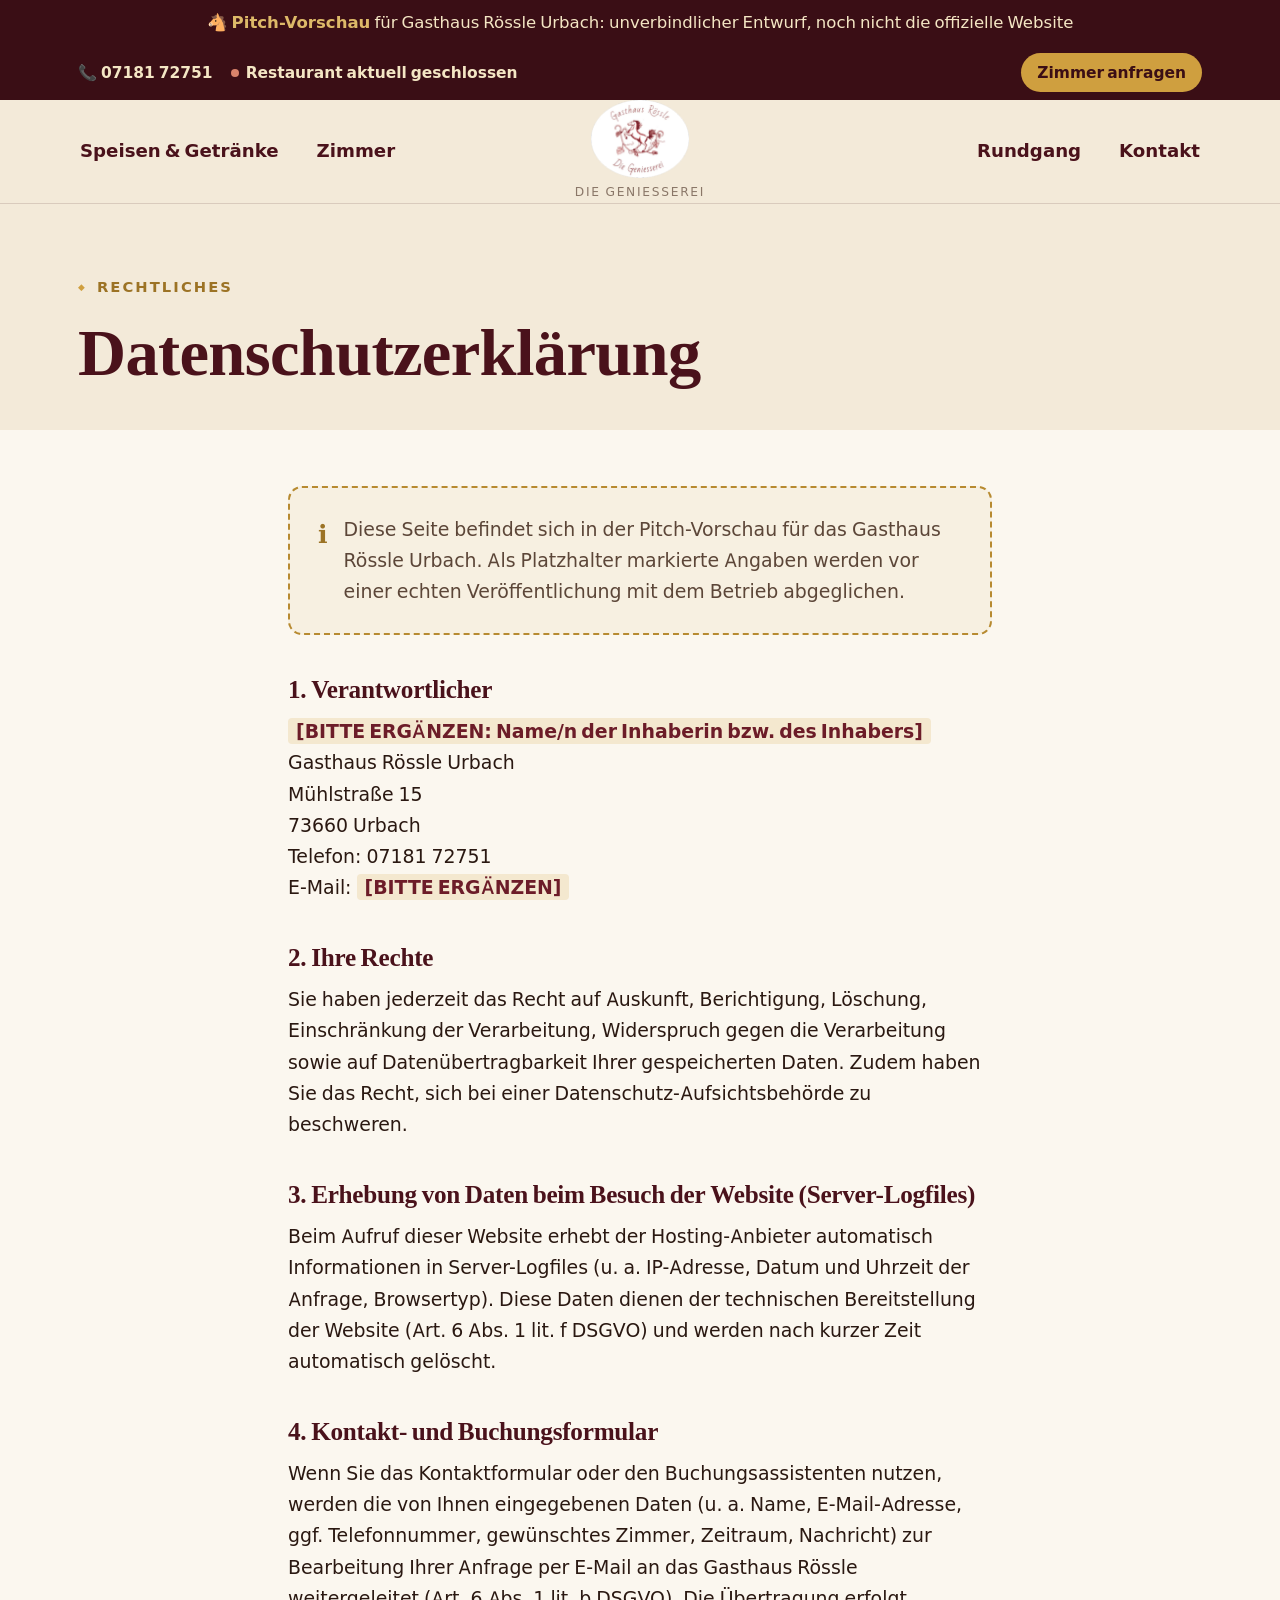
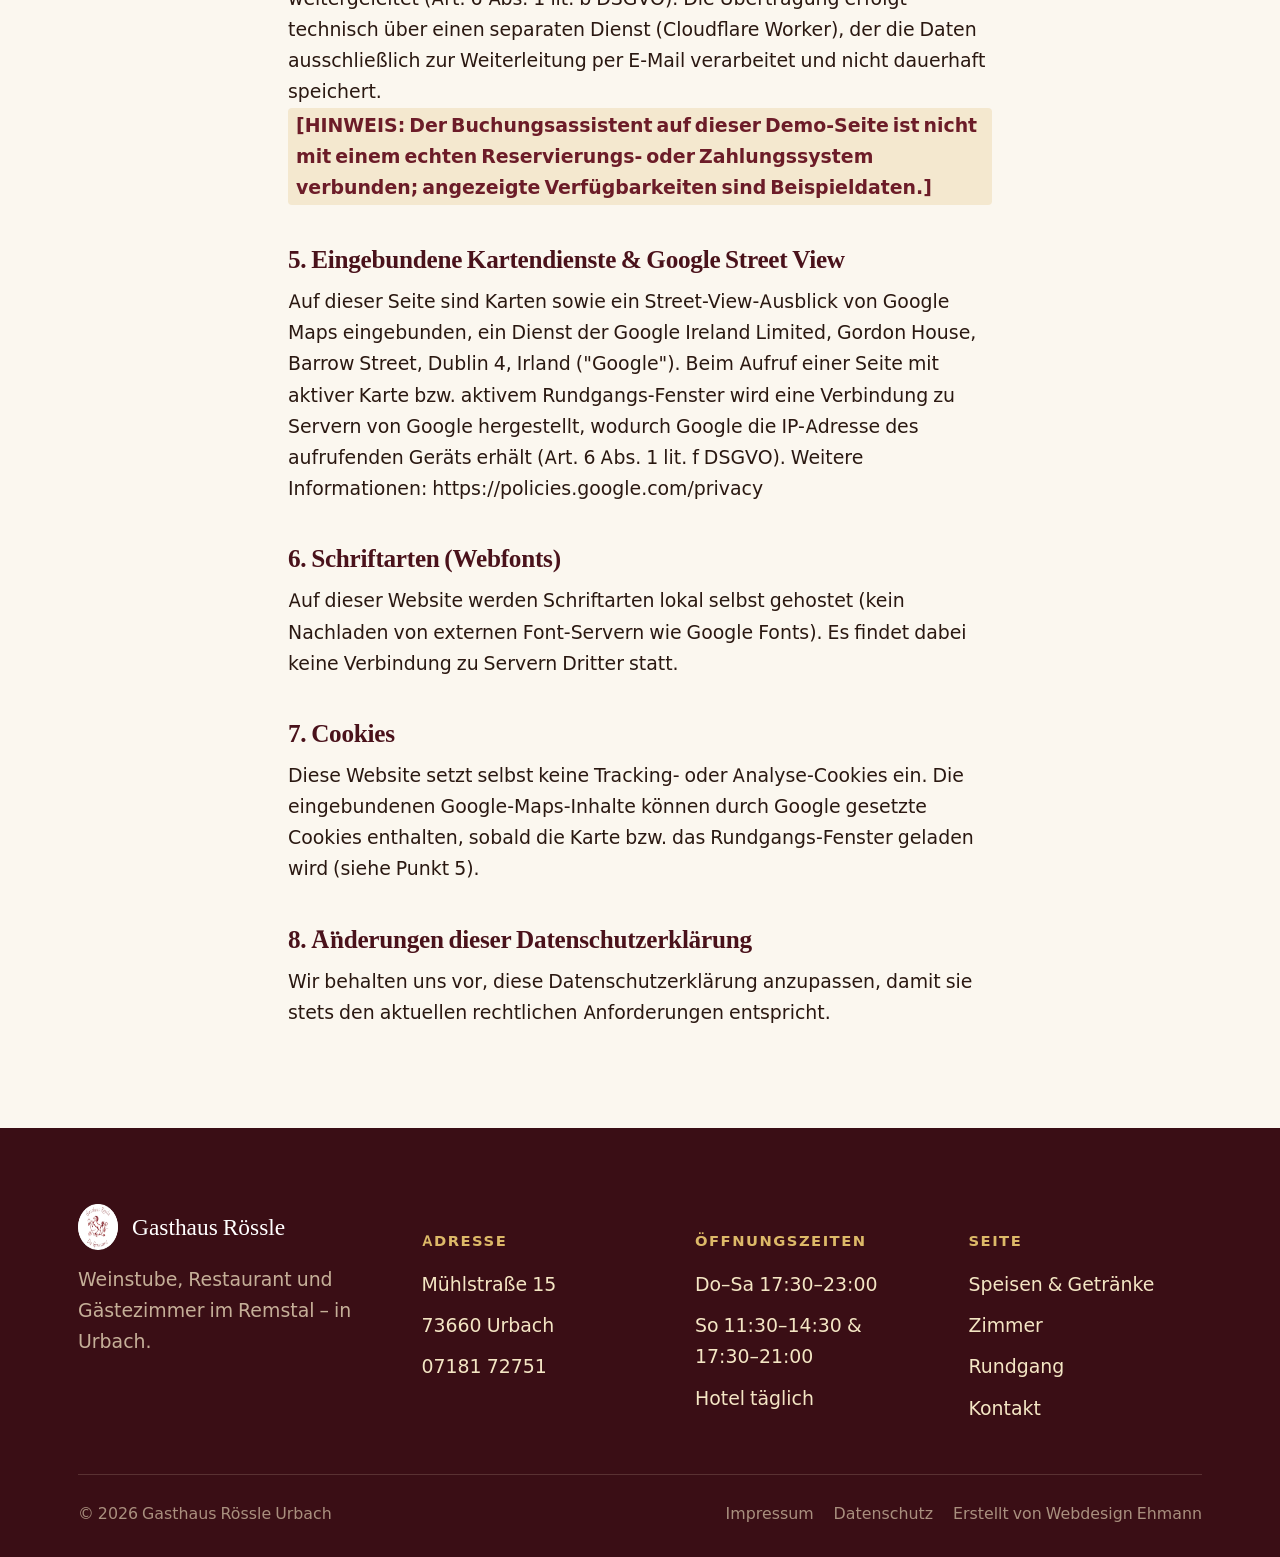
==== datenschutz.html @ 1d33ecca "Pitch-Demo für Gasthaus Rössle Urbach Weinstube/Restaurant/Hotel-Website im Bordeaux-Gold-Look, abge" ====
<!DOCTYPE html>
<html lang="de">
<head>
<meta charset="UTF-8">
<meta name="viewport" content="width=device-width, initial-scale=1.0">
<title>Datenschutz | Gasthaus Rössle Urbach</title>
<meta name="description" content="Datenschutzerklärung des Gasthaus Rössle Urbach.">
<link rel="icon" href="assets/images/favicon-32.png" type="image/png">
<link rel="apple-touch-icon" href="assets/images/apple-touch-icon.png">
<link rel="stylesheet" href="css/fonts.css">
<link rel="stylesheet" href="css/style.css">
</head>
<body>
<a class="skip-link" href="#main">Zum Inhalt springen</a>
<div class="pitch-banner">🐴 <strong>Pitch-Vorschau</strong> für Gasthaus Rössle Urbach: unverbindlicher Entwurf, noch nicht die offizielle Website</div>

<header class="site-header">
  <div class="header-utility">
    <div class="container">
      <div class="header-utility__info">
        <a href="tel:+49718172751">📞 07181 72751</a>
        <span class="status-pill" data-live-status data-status="closed">
          <span class="status-dot" aria-hidden="true"></span>
          <span data-status-label>Öffnungsstatus wird geladen …</span>
        </span>
      </div>
      <a class="header-utility__cta" href="zimmer.html#buchen">Zimmer anfragen</a>
    </div>
  </div>
  <div class="header-main">
    <div class="container">
      <nav class="header-nav-group header-nav-group--left">
        <a href="speisen-getraenke.html">Speisen &amp; Getränke</a>
        <a href="zimmer.html">Zimmer</a>
      </nav>
      <a class="brand-crest" href="index.html" aria-label="Gasthaus Rössle Urbach, Startseite">
        <img src="assets/images/logo.webp" alt="Wappen des Gasthaus Rössle: sich aufbäumendes Pferd, von Weinranken umschlungen" width="190" height="153">
        <span>Die Geniesserei</span>
      </a>
      <nav class="header-nav-group header-nav-group--right">
        <a href="rundgang.html">Rundgang</a>
        <a href="kontakt.html">Kontakt</a>
      </nav>
      <button class="nav-toggle" aria-label="Menü öffnen" aria-expanded="false" aria-controls="nav-overlay">
        <span class="nav-toggle__bars" aria-hidden="true"><span></span><span></span><span></span></span>
        Menü
      </button>
    </div>
  </div>
</header>

<div class="nav-overlay" id="nav-overlay">
  <div class="nav-overlay__top">
    <img src="assets/images/logo.webp" alt="" width="52" height="42" style="height:42px;">
    <button class="nav-overlay__close">Schließen ✕</button>
  </div>
  <nav>
    <a href="index.html">Start</a>
    <a href="speisen-getraenke.html">Speisen &amp; Getränke</a>
    <a href="zimmer.html">Zimmer &amp; Buchung</a>
    <a href="rundgang.html">Rundgang</a>
    <a href="umgebung.html">Umgebung</a>
    <a href="kontakt.html">Kontakt</a>
  </nav>
  <div class="nav-overlay__footer">Mühlstraße 15 · 73660 Urbach<br><a href="tel:+49718172751">07181 72751</a></div>
</div>

<main id="main">
  <div class="legal-hero">
    <div class="container">
      <span class="eyebrow">Rechtliches</span>
      <h1>Datenschutzerklärung</h1>
    </div>
  </div>

  <div class="legal-content">
    <div class="container" style="max-width:760px;">
      <div class="placeholder-note">
        <span class="placeholder-note__icon">ℹ️</span>
        <div>Diese Seite befindet sich in der Pitch-Vorschau für das Gasthaus Rössle Urbach. Als Platzhalter markierte Angaben werden vor einer echten Veröffentlichung mit dem Betrieb abgeglichen.</div>
      </div>

      <h2>1. Verantwortlicher</h2>
      <address>
        <span class="legal-placeholder">[BITTE ERGÄNZEN: Name/n der Inhaberin bzw. des Inhabers]</span><br>
        Gasthaus Rössle Urbach<br>
        Mühlstraße 15<br>
        73660 Urbach
      </address>
      <p>Telefon: <a href="tel:+49718172751">07181 72751</a><br>E-Mail: <span class="legal-placeholder">[BITTE ERGÄNZEN]</span></p>

      <h2>2. Ihre Rechte</h2>
      <p>Sie haben jederzeit das Recht auf Auskunft, Berichtigung, Löschung, Einschränkung der Verarbeitung, Widerspruch gegen die Verarbeitung sowie auf Datenübertragbarkeit Ihrer gespeicherten Daten. Zudem haben Sie das Recht, sich bei einer Datenschutz-Aufsichtsbehörde zu beschweren.</p>

      <h2>3. Erhebung von Daten beim Besuch der Website (Server-Logfiles)</h2>
      <p>Beim Aufruf dieser Website erhebt der Hosting-Anbieter automatisch Informationen in Server-Logfiles (u. a. IP-Adresse, Datum und Uhrzeit der Anfrage, Browsertyp). Diese Daten dienen der technischen Bereitstellung der Website (Art. 6 Abs. 1 lit. f DSGVO) und werden nach kurzer Zeit automatisch gelöscht.</p>

      <h2>4. Kontakt- und Buchungsformular</h2>
      <p>Wenn Sie das Kontaktformular oder den Buchungsassistenten nutzen, werden die von Ihnen eingegebenen Daten (u. a. Name, E-Mail-Adresse, ggf. Telefonnummer, gewünschtes Zimmer, Zeitraum, Nachricht) zur Bearbeitung Ihrer Anfrage per E-Mail an das Gasthaus Rössle weitergeleitet (Art. 6 Abs. 1 lit. b DSGVO). Die Übertragung erfolgt technisch über einen separaten Dienst (Cloudflare Worker), der die Daten ausschließlich zur Weiterleitung per E-Mail verarbeitet und nicht dauerhaft speichert.</p>
      <p class="legal-placeholder">[HINWEIS: Der Buchungsassistent auf dieser Demo-Seite ist nicht mit einem echten Reservierungs- oder Zahlungssystem verbunden; angezeigte Verfügbarkeiten sind Beispieldaten.]</p>

      <h2>5. Eingebundene Kartendienste &amp; Google Street View</h2>
      <p>Auf dieser Seite sind Karten sowie ein Street-View-Ausblick von Google Maps eingebunden, ein Dienst der Google Ireland Limited, Gordon House, Barrow Street, Dublin 4, Irland ("Google"). Beim Aufruf einer Seite mit aktiver Karte bzw. aktivem Rundgangs-Fenster wird eine Verbindung zu Servern von Google hergestellt, wodurch Google die IP-Adresse des aufrufenden Geräts erhält (Art. 6 Abs. 1 lit. f DSGVO). Weitere Informationen: <a href="https://policies.google.com/privacy" target="_blank" rel="noopener">https://policies.google.com/privacy</a></p>

      <h2>6. Schriftarten (Webfonts)</h2>
      <p>Auf dieser Website werden Schriftarten lokal selbst gehostet (kein Nachladen von externen Font-Servern wie Google Fonts). Es findet dabei keine Verbindung zu Servern Dritter statt.</p>

      <h2>7. Cookies</h2>
      <p>Diese Website setzt selbst keine Tracking- oder Analyse-Cookies ein. Die eingebundenen Google-Maps-Inhalte können durch Google gesetzte Cookies enthalten, sobald die Karte bzw. das Rundgangs-Fenster geladen wird (siehe Punkt 5).</p>

      <h2>8. Änderungen dieser Datenschutzerklärung</h2>
      <p>Wir behalten uns vor, diese Datenschutzerklärung anzupassen, damit sie stets den aktuellen rechtlichen Anforderungen entspricht.</p>
    </div>
  </div>
</main>

<footer class="site-footer">
  <div class="container">
    <div class="footer-grid">
      <div>
        <div class="footer-brand"><img src="assets/images/logo.webp" alt="" width="40" height="32">Gasthaus Rössle</div>
        <p>Weinstube, Restaurant und Gästezimmer im Remstal – in Urbach.</p>
      </div>
      <div class="footer-col"><h5>Adresse</h5><ul><li>Mühlstraße 15</li><li>73660 Urbach</li><li><a href="tel:+49718172751">07181 72751</a></li></ul></div>
      <div class="footer-col"><h5>Öffnungszeiten</h5><ul><li>Do–Sa 17:30–23:00</li><li>So 11:30–14:30 &amp; 17:30–21:00</li><li>Hotel täglich</li></ul></div>
      <div class="footer-col"><h5>Seite</h5><ul><li><a href="speisen-getraenke.html">Speisen &amp; Getränke</a></li><li><a href="zimmer.html">Zimmer</a></li><li><a href="rundgang.html">Rundgang</a></li><li><a href="kontakt.html">Kontakt</a></li></ul></div>
    </div>
    <div class="footer-bottom">
      <div>© 2026 Gasthaus Rössle Urbach</div>
      <div class="links">
        <a href="impressum.html">Impressum</a>
        <a href="datenschutz.html">Datenschutz</a>
        <a href="https://www.webdesign-ehmann.de" target="_blank" rel="noopener" class="footer-credit">Erstellt von Webdesign Ehmann</a>
      </div>
    </div>
  </div>
</footer>

<script src="js/main.js"></script>
</body>
</html>
---- css/fonts.css ----
/* Fraunces – warm, soft-terminal display serif (deliberately not a razor-thin
   high-contrast Didone, to avoid the "cream+hairline-serif" AI-default look) */
@font-face {
  font-family: 'Fraunces';
  font-style: normal;
  font-weight: 500;
  font-display: swap;
  src: url('../assets/fonts/fraunces-500.woff2') format('woff2');
}
@font-face {
  font-family: 'Fraunces';
  font-style: normal;
  font-weight: 600;
  font-display: swap;
  src: url('../assets/fonts/fraunces-600.woff2') format('woff2');
}
@font-face {
  font-family: 'Fraunces';
  font-style: normal;
  font-weight: 700;
  font-display: swap;
  src: url('../assets/fonts/fraunces-700.woff2') format('woff2');
}
@font-face {
  font-family: 'Fraunces';
  font-style: italic;
  font-weight: 500;
  font-display: swap;
  src: url('../assets/fonts/fraunces-italic-500.woff2') format('woff2');
}
@font-face {
  font-family: 'Fraunces';
  font-style: italic;
  font-weight: 600;
  font-display: swap;
  src: url('../assets/fonts/fraunces-italic-600.woff2') format('woff2');
}

/* Public Sans – humanist, open apertures, tested for legibility at small
   sizes; chosen for the older target audience instead of a geometric/thin
   grotesk */
@font-face {
  font-family: 'Public Sans';
  font-style: normal;
  font-weight: 400;
  font-display: swap;
  src: url('../assets/fonts/publicsans-400.woff2') format('woff2');
}
@font-face {
  font-family: 'Public Sans';
  font-style: normal;
  font-weight: 500;
  font-display: swap;
  src: url('../assets/fonts/publicsans-500.woff2') format('woff2');
}
@font-face {
  font-family: 'Public Sans';
  font-style: normal;
  font-weight: 600;
  font-display: swap;
  src: url('../assets/fonts/publicsans-600.woff2') format('woff2');
}
@font-face {
  font-family: 'Public Sans';
  font-style: normal;
  font-weight: 700;
  font-display: swap;
  src: url('../assets/fonts/publicsans-700.woff2') format('woff2');
}
@font-face {
  font-family: 'Public Sans';
  font-style: italic;
  font-weight: 400;
  font-display: swap;
  src: url('../assets/fonts/publicsans-italic-400.woff2') format('woff2');
}
---- css/style.css ----
/* ==========================================================================
   Gasthaus Rössle Urbach — Pitch-Demo
   Palette abgeleitet aus dem echten Wappen-Logo (Bordeaux + Gold), nicht aus
   dem Creme+Terracotta-Standardlook. Basis-Schriftgröße und Kontraste sind
   bewusst großzügig gewählt (Zielgruppe: auch ältere Gäste).
   ========================================================================== */

:root {
  /* Brand */
  --bordeaux-950: #3a0e15;
  --bordeaux-900: #4a121b;
  --bordeaux-800: #6c1c28;
  --bordeaux-700: #832233;
  --bordeaux-600: #9c2a3d;
  --gold-700: #9c7325;
  --gold-600: #b78a30;
  --gold-500: #cf9f3f;
  --gold-400: #ddb968;
  --gold-100: #f4e6c4;

  /* Neutrals — warm vellum, not flat cream */
  --vellum: #f3ead9;
  --vellum-dark: #eadfc9;
  --paper: #fbf7ef;
  --ink: #2a1811;
  --ink-soft: #5c4638;
  --ink-faint: #8a7768;
  --line: rgba(58, 14, 21, 0.14);
  --white: #ffffff;

  /* Type */
  --font-display: 'Fraunces', 'Iowan Old Style', 'Palatino Linotype', serif;
  --font-body: 'Public Sans', 'Segoe UI', system-ui, sans-serif;

  --shadow-sm: 0 2px 10px rgba(58, 14, 21, 0.08);
  --shadow-md: 0 12px 32px rgba(58, 14, 21, 0.16);
  --shadow-lg: 0 24px 64px rgba(58, 14, 21, 0.22);
  --radius-sm: 8px;
  --radius-md: 14px;
  --radius-lg: 26px;

  --header-h-utility: 44px;
  --header-h-main: 96px;
}

/* ---- Reset ------------------------------------------------------------- */
*, *::before, *::after { box-sizing: border-box; }
html { scroll-behavior: smooth; }
@media (prefers-reduced-motion: reduce) {
  html { scroll-behavior: auto; }
  *, *::before, *::after { animation-duration: 0.01ms !important; animation-iteration-count: 1 !important; transition-duration: 0.01ms !important; scroll-behavior: auto !important; }
}
body, h1, h2, h3, h4, p, figure, blockquote, dl, dd { margin: 0; }
ul, ol { margin: 0; padding: 0; list-style: none; }
img { max-width: 100%; display: block; }
a { color: inherit; text-decoration: none; }
button { font: inherit; color: inherit; background: none; border: none; cursor: pointer; }
input, textarea, select { font: inherit; color: inherit; }

/* Base sizing: 18px root instead of the usual 16px — deliberate choice for
   an older audience; everything below scales off this, so it stays
   consistent instead of only bumping isolated elements. */
html { font-size: 112.5%; } /* 18px */
body {
  font-family: var(--font-body);
  font-size: 1.05rem;
  line-height: 1.65;
  color: var(--ink);
  background: var(--paper);
  -webkit-font-smoothing: antialiased;
}

h1, h2, h3, h4 { font-family: var(--font-display); color: var(--bordeaux-900); font-weight: 600; line-height: 1.15; letter-spacing: -0.01em; }
h1 { font-size: clamp(2.6rem, 5.2vw, 4.2rem); font-weight: 600; }
h2 { font-size: clamp(2.1rem, 4vw, 2.9rem); }
h3 { font-size: 1.4rem; }
p { max-width: 62ch; }
strong { font-weight: 700; }
em { font-style: italic; }

.container { max-width: 1180px; margin: 0 auto; padding: 0 28px; }

.skip-link {
  position: absolute; left: 12px; top: -60px;
  background: var(--bordeaux-800); color: var(--white);
  padding: 12px 20px; border-radius: var(--radius-sm);
  z-index: 999; transition: top 0.2s ease;
  font-weight: 600;
}
.skip-link:focus { top: 12px; }

:focus-visible { outline: 3px solid var(--gold-500); outline-offset: 3px; }

/* ---- Pitch disclosure banner -------------------------------------------- */
.pitch-banner {
  background: var(--bordeaux-950);
  color: var(--gold-100);
  text-align: center;
  font-size: 0.92rem;
  padding: 10px 20px;
  line-height: 1.5;
}
.pitch-banner strong { color: var(--gold-400); }

/* ---- Eyebrow / section anatomy ------------------------------------------ */
.eyebrow {
  display: inline-flex; align-items: center; gap: 10px;
  font-family: var(--font-body); font-weight: 700; letter-spacing: 0.14em;
  text-transform: uppercase; font-size: 0.82rem; color: var(--gold-700);
  margin-bottom: 14px;
}
.eyebrow::before { content: '◆'; font-size: 0.6em; color: var(--gold-500); }
.eyebrow--light { color: var(--gold-400); }

.section-head { max-width: 62ch; margin-bottom: 44px; }
.section-head p { font-size: 1.12rem; color: var(--ink-soft); }
.text-center { text-align: center; }
.text-center .section-head { margin-left: auto; margin-right: auto; }
.text-center p { margin-left: auto; margin-right: auto; }

/* ==========================================================================
   HEADER — deliberately NOT "logo left + link row + CTA right".
   Two stacked bars: a slim utility strip (phone + live opening status +
   quick-book), then a second bar where the crest sits centered with nav
   links split symmetrically on either side of it.
   ========================================================================== */
.site-header { position: sticky; top: 0; z-index: 100; }

.header-utility {
  background: var(--bordeaux-950);
  color: var(--gold-100);
  font-size: 0.86rem;
}
.header-utility .container {
  display: flex; align-items: center; justify-content: space-between; flex-wrap: wrap;
  gap: 8px 16px; min-height: var(--header-h-utility); padding: 8px 28px;
}
.header-utility__info { display: flex; align-items: center; gap: 8px 18px; flex-wrap: wrap; }
.header-utility__info a { font-weight: 600; }
.header-utility__info a:hover { color: var(--gold-400); }
.status-pill { display: inline-flex; align-items: center; gap: 7px; font-weight: 600; }
.status-dot { width: 8px; height: 8px; border-radius: 50%; background: var(--ink-faint); flex-shrink: 0; }
.status-pill[data-status="open"] .status-dot { background: #6fbf73; box-shadow: 0 0 0 3px rgba(111,191,115,0.25); }
.status-pill[data-status="closed"] .status-dot { background: #d9836b; }
.header-utility__cta {
  background: var(--gold-500); color: var(--bordeaux-950);
  padding: 7px 16px; border-radius: 999px; font-weight: 700;
  white-space: nowrap;
}
.header-utility__cta:hover { background: var(--gold-400); }

.header-main { background: var(--vellum); border-bottom: 1px solid var(--line); }
.header-main .container {
  display: grid; grid-template-columns: 1fr auto 1fr; align-items: center;
  min-height: var(--header-h-main); gap: 20px;
}
.header-nav-group { display: flex; align-items: center; gap: 34px; font-weight: 600; font-size: 1.01rem; }
.header-nav-group--right { justify-content: flex-end; }
.header-nav-group a { position: relative; padding: 6px 2px; color: var(--bordeaux-900); }
.header-nav-group a::after {
  content: ''; position: absolute; left: 0; right: 0; bottom: -2px; height: 2px;
  background: var(--gold-500); transform: scaleX(0); transition: transform 0.2s ease;
}
.header-nav-group a:hover::after, .header-nav-group a[aria-current="page"]::after { transform: scaleX(1); }

.brand-crest { display: flex; flex-direction: column; align-items: center; gap: 4px; text-align: center; }
.brand-crest img { height: 78px; width: auto; }
.brand-crest span { font-family: var(--font-body); font-size: 0.68rem; letter-spacing: 0.14em; text-transform: uppercase; color: var(--ink-faint); }

.nav-toggle {
  display: none; align-items: center; gap: 10px;
  font-weight: 700; padding: 10px 14px; border: 1px solid var(--line); border-radius: 999px;
}
.nav-toggle__bars { display: flex; flex-direction: column; gap: 4px; width: 20px; }
.nav-toggle__bars span { display: block; height: 2px; background: var(--bordeaux-900); border-radius: 2px; }

.nav-overlay {
  position: fixed; inset: 0; background: var(--bordeaux-950); color: var(--gold-100);
  z-index: 200; display: flex; flex-direction: column; padding: 28px;
  overflow-y: auto;
  transform: translateY(-100%); transition: transform 0.32s ease;
}
.nav-overlay.is-open { transform: translateY(0); }
.nav-overlay__top { display: flex; justify-content: space-between; align-items: center; margin-bottom: 40px; }
.nav-overlay__close { border: 1px solid rgba(244,230,196,0.4); border-radius: 999px; padding: 10px 16px; font-weight: 700; }
.nav-overlay nav { display: flex; flex-direction: column; gap: 6px; }
.nav-overlay nav a { font-family: var(--font-display); font-size: 2rem; padding: 14px 4px; border-bottom: 1px solid rgba(244,230,196,0.14); }
.nav-overlay__footer { margin-top: auto; padding-top: 24px; font-size: 0.95rem; color: var(--gold-400); }

@media (max-width: 1023px) {
  .header-nav-group { display: none; }
  .nav-toggle { display: inline-flex; }
  .header-main .container { grid-template-columns: 1fr auto; }
}

/* ==========================================================================
   BUTTONS
   ========================================================================== */
.btn {
  display: inline-flex; align-items: center; justify-content: center; gap: 10px;
  padding: 15px 28px; border-radius: var(--radius-sm);
  font-weight: 700; font-size: 1rem; min-height: 52px;
  transition: transform 0.15s ease, box-shadow 0.15s ease, background 0.15s ease;
}
.btn-primary { background: var(--bordeaux-800); color: var(--white); box-shadow: var(--shadow-sm); }
.btn-primary:hover { background: var(--bordeaux-700); transform: translateY(-1px); box-shadow: var(--shadow-md); }
.btn-gold { background: var(--gold-500); color: var(--bordeaux-950); box-shadow: var(--shadow-sm); }
.btn-gold:hover { background: var(--gold-400); transform: translateY(-1px); }
.btn-outline { background: transparent; color: var(--bordeaux-800); border: 2px solid var(--bordeaux-800); padding: 13px 26px; }
.btn-outline:hover { background: var(--bordeaux-800); color: var(--white); }
.btn-outline--light { color: var(--gold-100); border-color: rgba(244,230,196,0.5); }
.btn-outline--light:hover { background: rgba(244,230,196,0.12); }
.btn-block { width: 100%; }
.btn[disabled] { opacity: 0.5; cursor: not-allowed; transform: none !important; }

/* ==========================================================================
   HERO
   ========================================================================== */
.hero {
  position: relative; overflow: hidden;
  background: radial-gradient(ellipse at 20% -10%, var(--gold-100) 0%, var(--vellum) 42%, var(--vellum-dark) 100%);
  padding: 84px 0 100px;
}
.hero::before {
  content: ''; position: absolute; inset: 0; opacity: 0.5; pointer-events: none;
  background-image: url("data:image/svg+xml,%3Csvg xmlns='http://www.w3.org/2000/svg' width='120' height='120' viewBox='0 0 120 120'%3E%3Cg fill='none' stroke='%233a0e15' stroke-opacity='0.05' stroke-width='1.4'%3E%3Cpath d='M10 100c8-30 6-50-6-70M60 110c10-34 8-58-8-84M110 100c-8-30-6-50 6-70'/%3E%3Ccircle cx='4' cy='30' r='3'/%3E%3Ccircle cx='54' cy='26' r='3'/%3E%3Ccircle cx='104' cy='30' r='3'/%3E%3C/g%3E%3C/svg%3E");
  background-size: 300px;
}
.hero__grid { position: relative; display: grid; grid-template-columns: 1.15fr 0.85fr; gap: 56px; align-items: center; }
.hero__eyebrow { color: var(--gold-700); }
.hero h1 { margin-bottom: 22px; }
.hero h1 em { color: var(--bordeaux-700); font-style: italic; }
.hero__lede { font-size: 1.22rem; color: var(--ink-soft); margin-bottom: 34px; }
.hero__actions { display: flex; gap: 16px; flex-wrap: wrap; margin-bottom: 38px; }

.hero-hours {
  display: inline-flex; align-items: center; gap: 14px;
  background: var(--white); border: 1px solid var(--line); border-radius: 999px;
  padding: 10px 20px 10px 10px; box-shadow: var(--shadow-sm); font-weight: 600;
}
.hero-hours .status-dot { width: 11px; height: 11px; }
.hero-hours__text { font-size: 0.98rem; }
.hero-hours__text strong { color: var(--bordeaux-800); }

.hero__crest-panel {
  position: relative; background: var(--bordeaux-950);
  border-radius: var(--radius-lg); padding: 56px 40px; text-align: center;
  box-shadow: var(--shadow-lg); overflow: hidden;
}
.hero__crest-panel::after {
  content: ''; position: absolute; inset: 0;
  background: radial-gradient(circle at 50% 20%, rgba(207,159,63,0.25), transparent 60%);
}
.hero__crest-panel img { position: relative; width: 190px; margin: 0 auto 22px; filter: drop-shadow(0 8px 20px rgba(0,0,0,0.35)); }
.hero__crest-panel p { position: relative; color: var(--gold-100); font-family: var(--font-display); font-style: italic; font-size: 1.3rem; margin: 0 auto; }
.hero__crest-panel .divider { position: relative; width: 60px; height: 2px; background: var(--gold-500); margin: 18px auto; }

@media (max-width: 900px) {
  .hero__grid { grid-template-columns: 1fr; }
  .hero__crest-panel { order: -1; padding: 40px 28px; }
}

/* ==========================================================================
   CARDS / SECTIONS
   ========================================================================== */
section { padding: 96px 0; }
.section--tint { background: var(--vellum); }
.section--dark { background: var(--bordeaux-950); color: var(--gold-100); }
.section--dark h2 { color: var(--white); }
.section--dark p { color: var(--gold-100); }

.split { display: grid; grid-template-columns: 1fr 1fr; gap: 60px; align-items: center; }
@media (max-width: 860px) { .split { grid-template-columns: 1fr; gap: 36px; } }

.card {
  background: var(--white); border: 1px solid var(--line); border-radius: var(--radius-md);
  padding: 32px; box-shadow: var(--shadow-sm);
}

.grid-3 { display: grid; grid-template-columns: repeat(3, 1fr); gap: 26px; }
.grid-2 { display: grid; grid-template-columns: repeat(2, 1fr); gap: 26px; }
@media (max-width: 860px) { .grid-3, .grid-2 { grid-template-columns: 1fr; } }

.divider-vine {
  display: flex; align-items: center; gap: 16px; color: var(--gold-600);
  margin: 8px 0 30px; font-size: 1.3rem;
}
.divider-vine::before, .divider-vine::after { content: ''; flex: 1; height: 1px; background: var(--line); }

/* ---- Placeholder-Karten (fehlender echter Content, nicht erfunden) ------ */
.placeholder-note {
  border: 2px dashed var(--gold-600); border-radius: var(--radius-md);
  background: rgba(207,159,63,0.08); padding: 26px 28px;
  display: flex; gap: 16px; align-items: flex-start;
  color: var(--ink-soft);
}
.placeholder-note__icon { font-size: 1.4rem; flex-shrink: 0; color: var(--gold-700); }
.placeholder-note strong { color: var(--bordeaux-800); display: block; margin-bottom: 4px; }

/* ---- Öffnungszeiten-Tabelle --------------------------------------------- */
.hours-table { width: 100%; border-collapse: collapse; }
.hours-table td, .hours-table th { padding: 12px 4px; border-bottom: 1px solid var(--line); text-align: left; font-size: 1.02rem; }
.hours-table th { font-family: var(--font-display); font-weight: 600; color: var(--bordeaux-900); font-size: 1.1rem; }
.hours-table td:last-child, .hours-table th:last-child { text-align: right; font-weight: 600; }
.section--dark .hours-table td, .section--dark .hours-table th { border-color: rgba(244,230,196,0.18); }
.section--dark .hours-table th { color: var(--white); }

/* ---- Lieferanten-Liste (Speisen & Getränke) ----------------------------- */
.supplier-list { display: flex; flex-direction: column; gap: 18px; }
.supplier-list__item { display: grid; grid-template-columns: 160px 1fr; gap: 20px; padding: 20px 0; border-bottom: 1px solid var(--line); }
.supplier-list__item dt { font-family: var(--font-display); font-weight: 600; color: var(--bordeaux-800); }
.supplier-list__item dd { color: var(--ink-soft); }
@media (max-width: 640px) { .supplier-list__item { grid-template-columns: 1fr; gap: 4px; } }

/* ==========================================================================
   ZIMMER / PREISKARTEN
   ========================================================================== */
.room-card { display: flex; flex-direction: column; height: 100%; }
.room-card h3 { margin-bottom: 6px; }
.room-card__price { font-family: var(--font-display); font-size: 2rem; color: var(--bordeaux-800); margin: 14px 0; }
.room-card__price small { font-family: var(--font-body); font-size: 0.95rem; font-weight: 500; color: var(--ink-faint); }
.room-card ul { margin: 0 0 24px; display: flex; flex-direction: column; gap: 8px; }
.room-card li { padding-left: 26px; position: relative; color: var(--ink-soft); }
.room-card li::before { content: '✓'; position: absolute; left: 0; color: var(--gold-600); font-weight: 700; }
.room-card .btn { margin-top: auto; }

/* ==========================================================================
   BUCHUNGS-DEMO (mehrstufig)
   ========================================================================== */
.booking-disclaimer {
  display: flex; gap: 14px; align-items: flex-start;
  background: var(--gold-100); border: 1px solid var(--gold-500);
  border-radius: var(--radius-md); padding: 20px 24px; margin-bottom: 40px;
  color: var(--bordeaux-950); font-size: 0.98rem;
}
.booking-disclaimer strong { color: var(--bordeaux-800); }

.booking-widget {
  background: var(--white); border-radius: var(--radius-lg); box-shadow: var(--shadow-lg);
  border: 1px solid var(--line); overflow: hidden;
}
.booking-steps {
  display: flex; background: var(--vellum); border-bottom: 1px solid var(--line);
  overflow-x: auto;
}
.booking-steps__step {
  flex: 1; min-width: 150px; padding: 18px 20px; display: flex; align-items: center; gap: 12px;
  font-weight: 700; color: var(--ink-faint); border-bottom: 3px solid transparent; white-space: nowrap;
}
.booking-steps__step .num {
  width: 30px; height: 30px; border-radius: 50%; background: var(--white); border: 2px solid var(--ink-faint);
  display: flex; align-items: center; justify-content: center; font-size: 0.92rem; flex-shrink: 0;
}
.booking-steps__step.is-active { color: var(--bordeaux-800); border-color: var(--gold-500); }
.booking-steps__step.is-active .num { background: var(--bordeaux-800); border-color: var(--bordeaux-800); color: var(--white); }
.booking-steps__step.is-done .num { background: var(--gold-500); border-color: var(--gold-500); color: var(--bordeaux-950); }

.booking-panel { padding: 44px; }
.booking-panel[hidden] { display: none; }
@media (max-width: 640px) { .booking-panel { padding: 28px 22px; } }

.form-row { margin-bottom: 24px; }
.form-row label { display: block; font-weight: 700; margin-bottom: 8px; color: var(--bordeaux-900); }
.form-row .hint { font-weight: 400; color: var(--ink-faint); font-size: 0.9rem; }
.form-row input, .form-row select, .form-row textarea {
  width: 100%; padding: 14px 16px; border: 1.5px solid var(--line); border-radius: var(--radius-sm);
  background: var(--paper); font-size: 1.02rem; min-height: 52px;
}
.form-row input:focus, .form-row select:focus, .form-row textarea:focus { border-color: var(--gold-600); }
.form-grid-2 { display: grid; grid-template-columns: 1fr 1fr; gap: 22px; }
@media (max-width: 640px) { .form-grid-2 { grid-template-columns: 1fr; } }

.room-select-list { display: flex; flex-direction: column; gap: 16px; margin-bottom: 8px; }
.room-select {
  display: flex; align-items: center; gap: 20px; padding: 20px; border: 2px solid var(--line);
  border-radius: var(--radius-md); cursor: pointer; transition: border-color 0.15s ease, background 0.15s ease;
}
.room-select:hover { border-color: var(--gold-500); }
.room-select.is-selected { border-color: var(--bordeaux-800); background: rgba(140,28,40,0.05); }
.room-select input[type="radio"] { width: 22px; height: 22px; accent-color: var(--bordeaux-800); flex-shrink: 0; }
.room-select__body { flex: 1; }
.room-select__body h4 { font-family: var(--font-display); font-size: 1.15rem; color: var(--bordeaux-900); margin-bottom: 2px; }
.room-select__body span { color: var(--ink-faint); font-size: 0.92rem; }
.room-select__price { font-family: var(--font-display); font-weight: 600; font-size: 1.3rem; color: var(--bordeaux-800); white-space: nowrap; }

/* Mini-Kalender */
.mini-cal { max-width: 380px; }
.mini-cal__head { display: flex; align-items: center; justify-content: space-between; margin-bottom: 14px; }
.mini-cal__head button { width: 40px; height: 40px; border: 1px solid var(--line); border-radius: 50%; font-size: 1.1rem; }
.mini-cal__head button:hover { background: var(--vellum); }
.mini-cal__month { font-family: var(--font-display); font-weight: 600; font-size: 1.15rem; color: var(--bordeaux-900); }
.mini-cal__grid { display: grid; grid-template-columns: repeat(7, 1fr); gap: 6px; text-align: center; }
.mini-cal__dow { font-size: 0.78rem; font-weight: 700; color: var(--ink-faint); padding-bottom: 6px; }
.mini-cal__day {
  aspect-ratio: 1; display: flex; align-items: center; justify-content: center;
  border-radius: 50%; font-weight: 600; font-size: 0.95rem; border: none; background: transparent;
}
.mini-cal__day:not(:disabled):hover { background: var(--vellum-dark); }
.mini-cal__day.is-blocked { color: var(--ink-faint); text-decoration: line-through; opacity: 0.45; cursor: not-allowed; }
.mini-cal__day.is-selected { background: var(--bordeaux-800); color: var(--white); }
.mini-cal__day.is-in-range { background: var(--gold-100); }
.mini-cal__day.is-empty { visibility: hidden; }
.mini-cal__legend { display: flex; gap: 18px; margin-top: 14px; font-size: 0.85rem; color: var(--ink-soft); }
.mini-cal__legend span { display: inline-flex; align-items: center; gap: 6px; }
.mini-cal__legend i { width: 10px; height: 10px; border-radius: 50%; display: inline-block; }

.booking-summary { background: var(--vellum); border-radius: var(--radius-md); padding: 28px; margin-bottom: 28px; }
.booking-summary dl { display: grid; grid-template-columns: auto 1fr; gap: 10px 20px; }
.booking-summary dt { font-weight: 700; color: var(--bordeaux-900); }
.booking-summary dd { text-align: right; }
.booking-summary .total { border-top: 1px solid var(--line); margin-top: 12px; padding-top: 12px; font-size: 1.2rem; font-family: var(--font-display); font-weight: 600; color: var(--bordeaux-800); }

.booking-panel__actions { display: flex; justify-content: space-between; margin-top: 34px; gap: 16px; flex-wrap: wrap; }

.booking-success { text-align: center; padding: 20px 0; }
.booking-success__icon { font-size: 3rem; margin-bottom: 18px; }

/* ==========================================================================
   RUNDGANG-FENSTER (Street View)
   ========================================================================== */
.tour-frame {
  position: relative; border-radius: var(--radius-lg); overflow: hidden;
  border: 10px solid var(--white); box-shadow: var(--shadow-lg);
  background: var(--bordeaux-950);
}
.tour-frame::before {
  content: '360° Google Street View · Mühlstraße 15, Urbach';
  position: absolute; top: 14px; left: 50%; transform: translateX(-50%);
  background: rgba(58,14,21,0.75); color: var(--gold-100); font-size: 0.78rem;
  font-weight: 700; letter-spacing: 0.06em; padding: 7px 16px; border-radius: 999px; z-index: 2;
}
.tour-frame iframe { width: 100%; height: 520px; border: 0; display: block; }
.tour-fallback-link { text-align: center; margin-top: 18px; font-size: 0.95rem; color: var(--ink-soft); }

/* ==========================================================================
   KONTAKTFORMULAR
   ========================================================================== */
.contact-layout { display: grid; grid-template-columns: 1fr 1fr; gap: 56px; align-items: start; }
@media (max-width: 900px) { .contact-layout { grid-template-columns: 1fr; } }
.map-frame { width: 100%; height: 340px; border: 0; border-radius: var(--radius-md); }
.form-status { padding: 14px 18px; border-radius: var(--radius-sm); margin-top: 20px; font-weight: 600; }
.form-status[data-state="ok"] { background: #e4f3e0; color: #2f5b2a; }
.form-status[data-state="error"] { background: #fbe4e0; color: #7a2a1d; }
.form-status[hidden] { display: none; }
.hp-field { position: absolute; left: -9999px; top: -9999px; }

/* ==========================================================================
   FOOTER
   ========================================================================== */
.site-footer { background: var(--bordeaux-950); color: var(--gold-100); padding: 76px 0 30px; }
.footer-grid { display: grid; grid-template-columns: 1.3fr 1fr 1fr 1fr; gap: 40px; margin-bottom: 50px; }
@media (max-width: 860px) { .footer-grid { grid-template-columns: 1fr 1fr; } }
@media (max-width: 560px) { .footer-grid { grid-template-columns: 1fr; } }
.footer-brand { display: flex; align-items: center; gap: 14px; font-family: var(--font-display); font-size: 1.3rem; color: var(--white); margin-bottom: 14px; }
.footer-brand img { height: 46px; }
.site-footer p { color: rgba(244,230,196,0.75); }
.footer-col h5 { font-family: var(--font-body); text-transform: uppercase; letter-spacing: 0.1em; font-size: 0.82rem; color: var(--gold-400); margin-bottom: 16px; }
.footer-col ul { display: flex; flex-direction: column; gap: 10px; }
.footer-col a:hover { color: var(--gold-400); }
.footer-bottom { border-top: 1px solid rgba(244,230,196,0.16); padding-top: 26px; display: flex; justify-content: space-between; flex-wrap: wrap; gap: 14px; font-size: 0.88rem; color: rgba(244,230,196,0.6); }
.footer-bottom .links { display: flex; gap: 20px; flex-wrap: wrap; }
.footer-credit:hover { color: var(--gold-400); }

/* ==========================================================================
   RECHTLICHES (Impressum/Datenschutz)
   ========================================================================== */
.legal-hero { background: var(--vellum); padding: 64px 0 40px; }
.legal-content { padding: 56px 0 100px; }
.legal-content h2 { font-size: 1.4rem; margin: 40px 0 12px; }
.legal-content h2:first-of-type { margin-top: 0; }
.legal-content address { font-style: normal; }
.legal-content .placeholder-note { margin-bottom: 40px; }
.legal-placeholder { background: rgba(207,159,63,0.18); color: var(--bordeaux-800); padding: 2px 8px; border-radius: 4px; font-weight: 600; }

/* ==========================================================================
   UTILITIES
   ========================================================================== */
.mt-0 { margin-top: 0; }
.reveal { opacity: 1; }
@media (prefers-reduced-motion: no-preference) {
  .reveal { opacity: 0; transform: translateY(18px); transition: opacity 0.6s ease, transform 0.6s ease; }
  .reveal.is-visible { opacity: 1; transform: translateY(0); }
}
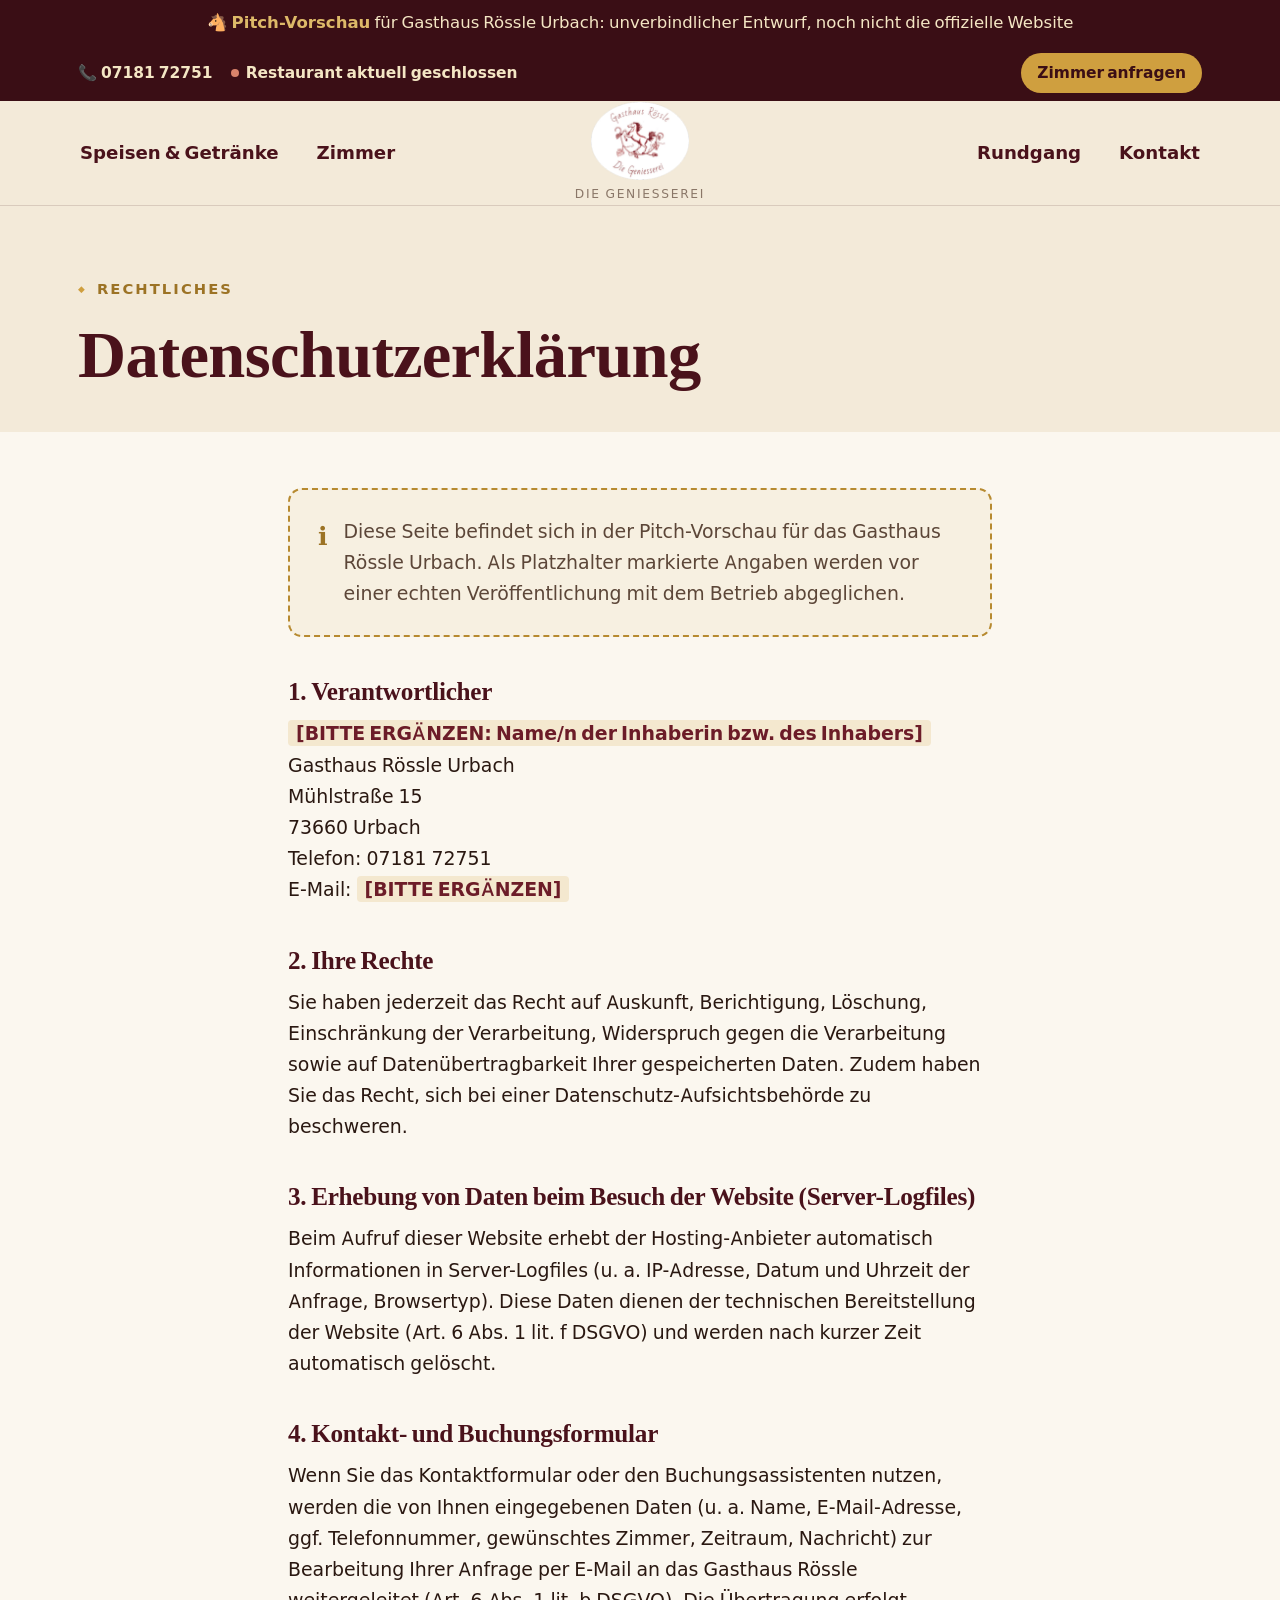
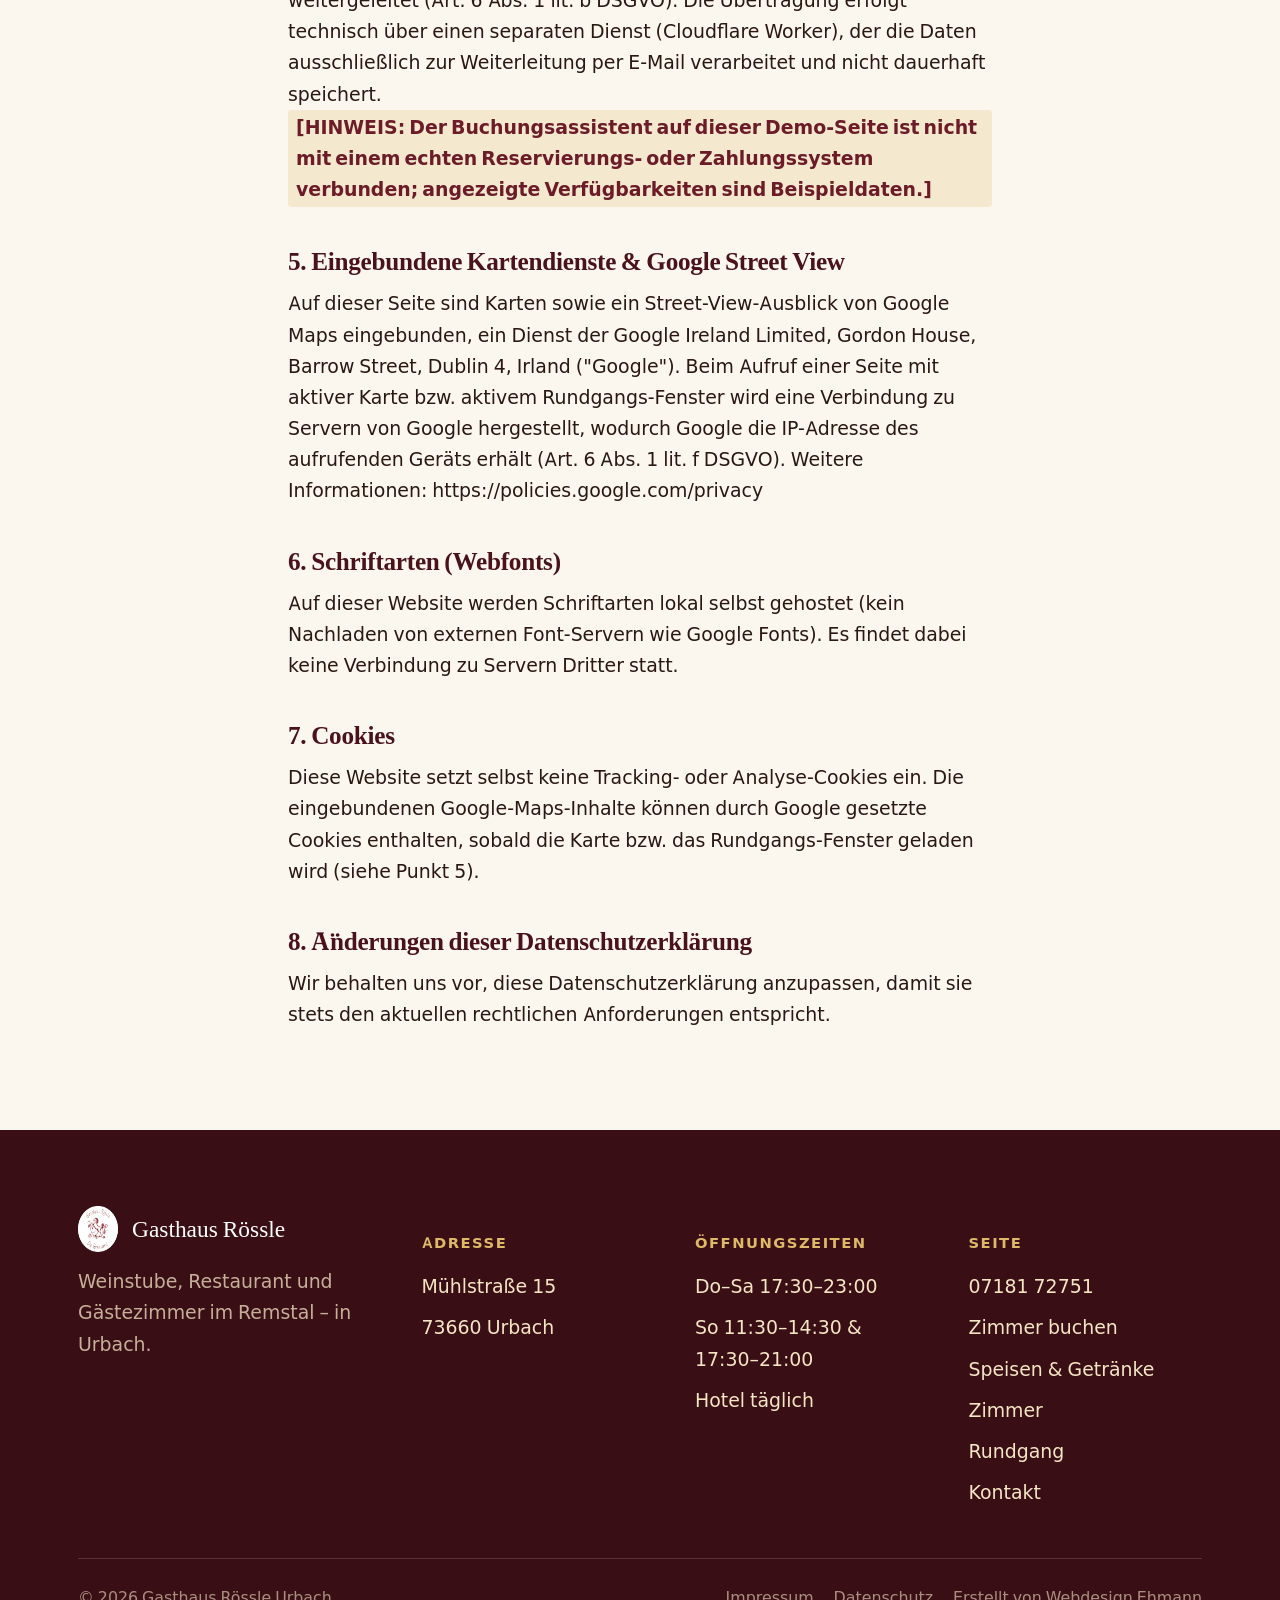
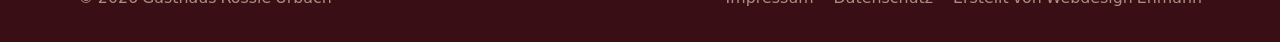
==== commit d7bc06dd: "Footer: Telefonnummer und Zimmer-buchen-Link in die Seite-Spalte verschoben Telefonnummer stand bish" ====
--- a/datenschutz.html
+++ b/datenschutz.html
@@ -121,9 +121,9 @@
         <div class="footer-brand"><img src="assets/images/logo.webp" alt="" width="40" height="32">Gasthaus Rössle</div>
         <p>Weinstube, Restaurant und Gästezimmer im Remstal – in Urbach.</p>
       </div>
-      <div class="footer-col"><h5>Adresse</h5><ul><li>Mühlstraße 15</li><li>73660 Urbach</li><li><a href="tel:+49718172751">07181 72751</a></li></ul></div>
+      <div class="footer-col"><h5>Adresse</h5><ul><li>Mühlstraße 15</li><li>73660 Urbach</li></ul></div>
       <div class="footer-col"><h5>Öffnungszeiten</h5><ul><li>Do–Sa 17:30–23:00</li><li>So 11:30–14:30 &amp; 17:30–21:00</li><li>Hotel täglich</li></ul></div>
-      <div class="footer-col"><h5>Seite</h5><ul><li><a href="speisen-getraenke.html">Speisen &amp; Getränke</a></li><li><a href="zimmer.html">Zimmer</a></li><li><a href="rundgang.html">Rundgang</a></li><li><a href="kontakt.html">Kontakt</a></li></ul></div>
+      <div class="footer-col"><h5>Seite</h5><ul><li><a href="tel:+49718172751">07181 72751</a></li><li><a href="zimmer.html#buchen">Zimmer buchen</a></li><li><a href="speisen-getraenke.html">Speisen &amp; Getränke</a></li><li><a href="zimmer.html">Zimmer</a></li><li><a href="rundgang.html">Rundgang</a></li><li><a href="kontakt.html">Kontakt</a></li></ul></div>
     </div>
     <div class="footer-bottom">
       <div>© 2026 Gasthaus Rössle Urbach</div>
--- a/css/style.css
+++ b/css/style.css
@@ -39,8 +39,8 @@
   --radius-md: 14px;
   --radius-lg: 26px;
 
-  --header-h-utility: 44px;
-  --header-h-main: 96px;
+  --header-h-utility: 56px;
+  --header-h-main: 104px;
 }
 
 /* ---- Reset ------------------------------------------------------------- */
@@ -166,6 +166,13 @@
 .brand-crest { display: flex; flex-direction: column; align-items: center; gap: 4px; text-align: center; }
 .brand-crest img { height: 78px; width: auto; }
 .brand-crest span { font-family: var(--font-body); font-size: 0.68rem; letter-spacing: 0.14em; text-transform: uppercase; color: var(--ink-faint); }
+@media (prefers-reduced-motion: no-preference) {
+  .brand-crest img { animation: crestFloat 5s ease-in-out infinite; }
+}
+@keyframes crestFloat {
+  0%, 100% { transform: translateY(0); }
+  50% { transform: translateY(-4px); }
+}
 
 .nav-toggle {
   display: none; align-items: center; gap: 10px;
@@ -191,6 +198,34 @@
   .header-nav-group { display: none; }
   .nav-toggle { display: inline-flex; }
   .header-main .container { grid-template-columns: 1fr auto; }
+}
+
+/* ---- Transparent "glass" header over a full-bleed photo hero -----------
+   Only used on the homepage (body.has-hero-overlay): the header keeps its
+   two-bar layout but becomes a translucent, blurred panel that floats over
+   the hero photo instead of pushing it down. The hero pulls up underneath
+   it via negative margin so the photo shows through immediately. Stays
+   sticky (not just hero-height), so the frosted look persists site-wide
+   as you scroll into the cream sections below — a dark tint keeps the
+   light nav text readable there too, not just over the photo. */
+body.has-hero-overlay .header-utility,
+body.has-hero-overlay .header-main {
+  background: rgba(26, 14, 16, 0.5);
+  backdrop-filter: blur(16px) saturate(1.05);
+  -webkit-backdrop-filter: blur(16px) saturate(1.05);
+  border-color: rgba(244, 230, 196, 0.16);
+}
+body.has-hero-overlay .header-main { border-bottom-color: rgba(244, 230, 196, 0.16); }
+body.has-hero-overlay .header-nav-group a { color: var(--gold-100); }
+body.has-hero-overlay .header-utility { color: var(--gold-100); }
+body.has-hero-overlay .brand-crest span { color: rgba(244, 230, 196, 0.75); }
+body.has-hero-overlay .brand-crest img { filter: drop-shadow(0 2px 10px rgba(0,0,0,0.45)); }
+body.has-hero-overlay .nav-toggle { border-color: rgba(244, 230, 196, 0.35); color: var(--gold-100); }
+body.has-hero-overlay .nav-toggle__bars span { background: var(--gold-100); }
+@media (min-width: 1024px) {
+  body.has-hero-overlay .hero--photo {
+    margin-top: calc(-1 * (var(--header-h-utility) + var(--header-h-main) + 1px));
+  }
 }
 
 /* ==========================================================================
@@ -218,46 +253,125 @@
    ========================================================================== */
 .hero {
   position: relative; overflow: hidden;
-  background: radial-gradient(ellipse at 20% -10%, var(--gold-100) 0%, var(--vellum) 42%, var(--vellum-dark) 100%);
+  background: var(--vellum);
   padding: 84px 0 100px;
 }
+/* Weich geblurrtes Fassadenfoto als Hero-Hintergrund, mit sehr langsamem
+   Ken-Burns-Zoom — Blur macht es zur reinen Farb-/Stimmungsfläche statt
+   eines ablenkenden Fotos, dadurch bleibt der Text davor gut lesbar. */
+.hero::after {
+  content: ''; position: absolute; inset: -24px; z-index: 0; pointer-events: none;
+  background-image:
+    linear-gradient(160deg, rgba(243,234,217,0.90) 0%, rgba(243,234,217,0.74) 45%, rgba(234,223,201,0.88) 100%),
+    url('../assets/images/hero-bg-blur.webp');
+  background-size: cover; background-position: center;
+  animation: heroKenBurns 26s ease-in-out infinite alternate;
+}
 .hero::before {
-  content: ''; position: absolute; inset: 0; opacity: 0.5; pointer-events: none;
+  content: ''; position: absolute; inset: 0; z-index: 1; opacity: 0.5; pointer-events: none;
   background-image: url("data:image/svg+xml,%3Csvg xmlns='http://www.w3.org/2000/svg' width='120' height='120' viewBox='0 0 120 120'%3E%3Cg fill='none' stroke='%233a0e15' stroke-opacity='0.05' stroke-width='1.4'%3E%3Cpath d='M10 100c8-30 6-50-6-70M60 110c10-34 8-58-8-84M110 100c-8-30-6-50 6-70'/%3E%3Ccircle cx='4' cy='30' r='3'/%3E%3Ccircle cx='54' cy='26' r='3'/%3E%3Ccircle cx='104' cy='30' r='3'/%3E%3C/g%3E%3C/svg%3E");
   background-size: 300px;
 }
-.hero__grid { position: relative; display: grid; grid-template-columns: 1.15fr 0.85fr; gap: 56px; align-items: center; }
+@keyframes heroKenBurns {
+  0% { transform: scale(1) translate(0, 0); }
+  100% { transform: scale(1.09) translate(-1.2%, -1%); }
+}
+/* .hero::before/::after use z-index so the background layers stack in
+   order; without this, their positioned stacking context paints above the
+   hero text/container, which is a plain non-positioned in-flow element and
+   would otherwise be hidden underneath them entirely. */
+.hero > .container { position: relative; z-index: 2; }
 .hero__eyebrow { color: var(--gold-700); }
 .hero h1 { margin-bottom: 22px; }
 .hero h1 em { color: var(--bordeaux-700); font-style: italic; }
 .hero__lede { font-size: 1.22rem; color: var(--ink-soft); margin-bottom: 34px; }
 .hero__actions { display: flex; gap: 16px; flex-wrap: wrap; margin-bottom: 38px; }
 
-.hero-hours {
-  display: inline-flex; align-items: center; gap: 14px;
-  background: var(--white); border: 1px solid var(--line); border-radius: 999px;
-  padding: 10px 20px 10px 10px; box-shadow: var(--shadow-sm); font-weight: 600;
-}
-.hero-hours .status-dot { width: 11px; height: 11px; }
-.hero-hours__text { font-size: 0.98rem; }
-.hero-hours__text strong { color: var(--bordeaux-800); }
-
-.hero__crest-panel {
-  position: relative; background: var(--bordeaux-950);
-  border-radius: var(--radius-lg); padding: 56px 40px; text-align: center;
-  box-shadow: var(--shadow-lg); overflow: hidden;
-}
-.hero__crest-panel::after {
-  content: ''; position: absolute; inset: 0;
-  background: radial-gradient(circle at 50% 20%, rgba(207,159,63,0.25), transparent 60%);
-}
-.hero__crest-panel img { position: relative; width: 190px; margin: 0 auto 22px; filter: drop-shadow(0 8px 20px rgba(0,0,0,0.35)); }
-.hero__crest-panel p { position: relative; color: var(--gold-100); font-family: var(--font-display); font-style: italic; font-size: 1.3rem; margin: 0 auto; }
-.hero__crest-panel .divider { position: relative; width: 60px; height: 2px; background: var(--gold-500); margin: 18px auto; }
-
-@media (max-width: 900px) {
-  .hero__grid { grid-template-columns: 1fr; }
-  .hero__crest-panel { order: -1; padding: 40px 28px; }
+/* Inhalt fährt beim Laden sanft nacheinander hoch — reine CSS-Keyframes,
+   kein JS/Scroll-Trigger nötig, daher immer sichtbar falls JS mal nicht lädt. */
+@media (prefers-reduced-motion: no-preference) {
+  .hero > .hero__content > * { animation: heroFadeUp 0.7s cubic-bezier(.22,.61,.36,1) both; }
+  .hero__badges { animation-delay: 0.05s; }
+  .hero__eyebrow { animation-delay: 0.14s; }
+  .hero h1 { animation-delay: 0.22s; }
+  .hero__lede { animation-delay: 0.34s; }
+  .hero__actions { animation-delay: 0.46s; }
+}
+@keyframes heroFadeUp {
+  from { opacity: 0; transform: translateY(22px); }
+  to { opacity: 1; transform: translateY(0); }
+}
+
+/* ---- Full-bleed photo hero variant (homepage) ---------------------------
+   Real facade photo instead of an abstracted colour wash — kept in check
+   with a directional tint (strong where the text sits, sheer everywhere
+   else) so the building stays recognisable rather than just mood lighting.
+   A faint blur smooths the source photo's low-res grain without hiding it
+   entirely; the "reveal" instinct here is a smaller crop for now, not the
+   old heavy overlay. */
+.hero--photo {
+  min-height: 88vh; display: flex; align-items: center;
+  padding: 176px 0 96px; color: var(--gold-100);
+  background: var(--bordeaux-950);
+}
+.hero--photo::before { display: none; }
+.hero--photo::after {
+  content: ''; position: absolute; inset: -8px; z-index: 0; pointer-events: none;
+  background-image:
+    linear-gradient(100deg, rgba(30,8,13,0.86) 0%, rgba(30,8,13,0.6) 32%, rgba(30,8,13,0.28) 62%, rgba(30,8,13,0.5) 100%),
+    linear-gradient(180deg, rgba(16,5,8,0.6) 0%, rgba(16,5,8,0) 26%, rgba(16,5,8,0) 74%, rgba(16,5,8,0.4) 100%),
+    url('../assets/images/rossle-fassade.webp');
+  background-size: cover, cover, cover;
+  background-position: center, center, 78% 22%;
+  filter: blur(1.5px) saturate(1.08);
+  transform: scale(1.02);
+  animation: heroKenBurns 30s ease-in-out infinite alternate;
+}
+.hero--photo .hero__eyebrow { color: var(--gold-400); }
+.hero--photo h1 { color: var(--white); }
+.hero--photo h1 em { color: var(--gold-400); }
+.hero--photo .hero__lede { color: rgba(244, 230, 196, 0.88); }
+.hero__content { position: relative; z-index: 2; max-width: 620px; }
+.hero__badges { display: flex; flex-wrap: wrap; gap: 12px; margin-bottom: 26px; }
+.hero-pill {
+  display: inline-flex; align-items: center; gap: 8px;
+  background: rgba(244, 230, 196, 0.12); border: 1px solid rgba(244, 230, 196, 0.3);
+  backdrop-filter: blur(8px); -webkit-backdrop-filter: blur(8px);
+  border-radius: 999px; padding: 9px 18px; font-weight: 600; font-size: 0.88rem;
+  color: var(--gold-100);
+}
+.hero-pill .status-dot { width: 8px; height: 8px; }
+.hero-pill[data-status="open"] .status-dot { background: #6fbf73; box-shadow: 0 0 0 3px rgba(111,191,115,0.3); }
+.hero-pill[data-status="closed"] .status-dot { background: #e08b6f; }
+
+@media (max-width: 640px) {
+  .hero--photo { min-height: auto; padding: 140px 0 72px; }
+}
+
+/* ---- Homepage-only: fold the "three ways" discovery cards into the same
+   photo hero instead of a separate solid-bordeaux section below — the two
+   used to meet at a hard seam (photo hero -> flat color block); now it's
+   one continuous section with the hero's own photo/tint carrying through
+   behind the cards too. */
+.hero--home {
+  display: flex; flex-direction: column; align-items: stretch;
+  min-height: auto; gap: 90px; padding-bottom: 100px;
+}
+.hero__discover { position: relative; z-index: 2; }
+.hero__discover h2 { color: var(--white); }
+.hero__discover .section-head p { color: var(--gold-100); }
+@media (max-width: 640px) {
+  .hero--home { gap: 64px; padding-bottom: 72px; }
+}
+
+/* ---- Compact photo hero (subpages) --------------------------------------
+   Same full-bleed facade photo + glass header as the homepage, but shorter
+   since subpages lead into real content rather than carrying the full
+   first-impression weight. */
+.hero--compact { min-height: auto; padding: 168px 0 76px; }
+.hero--compact .hero__content { max-width: 720px; }
+@media (max-width: 640px) {
+  .hero--compact { padding: 132px 0 56px; }
 }
 
 /* ==========================================================================
@@ -275,7 +389,11 @@
 .card {
   background: var(--white); border: 1px solid var(--line); border-radius: var(--radius-md);
   padding: 32px; box-shadow: var(--shadow-sm);
-}
+  transition: transform 0.25s ease, box-shadow 0.25s ease;
+}
+.card:hover { transform: translateY(-4px); box-shadow: var(--shadow-md); }
+.card img { transition: transform 0.5s ease; }
+.card:hover img { transform: scale(1.045); }
 
 .grid-3 { display: grid; grid-template-columns: repeat(3, 1fr); gap: 26px; }
 .grid-2 { display: grid; grid-template-columns: repeat(2, 1fr); gap: 26px; }
@@ -286,6 +404,13 @@
   margin: 8px 0 30px; font-size: 1.3rem;
 }
 .divider-vine::before, .divider-vine::after { content: ''; flex: 1; height: 1px; background: var(--line); }
+@media (prefers-reduced-motion: no-preference) {
+  .divider-vine span { display: inline-block; animation: gentleSway 4s ease-in-out infinite; }
+}
+@keyframes gentleSway {
+  0%, 100% { transform: rotate(-6deg); }
+  50% { transform: rotate(6deg); }
+}
 
 /* ---- Placeholder-Karten (fehlender echter Content, nicht erfunden) ------ */
 .placeholder-note {
@@ -346,11 +471,14 @@
 .booking-steps__step {
   flex: 1; min-width: 150px; padding: 18px 20px; display: flex; align-items: center; gap: 12px;
   font-weight: 700; color: var(--ink-faint); border-bottom: 3px solid transparent; white-space: nowrap;
+  transition: color 0.3s ease, border-color 0.3s ease;
 }
 .booking-steps__step .num {
   width: 30px; height: 30px; border-radius: 50%; background: var(--white); border: 2px solid var(--ink-faint);
   display: flex; align-items: center; justify-content: center; font-size: 0.92rem; flex-shrink: 0;
-}
+  transition: background 0.3s ease, border-color 0.3s ease, transform 0.3s ease;
+}
+.booking-steps__step.is-active .num { transform: scale(1.12); }
 .booking-steps__step.is-active { color: var(--bordeaux-800); border-color: var(--gold-500); }
 .booking-steps__step.is-active .num { background: var(--bordeaux-800); border-color: var(--bordeaux-800); color: var(--white); }
 .booking-steps__step.is-done .num { background: var(--gold-500); border-color: var(--gold-500); color: var(--bordeaux-950); }
@@ -358,6 +486,13 @@
 .booking-panel { padding: 44px; }
 .booking-panel[hidden] { display: none; }
 @media (max-width: 640px) { .booking-panel { padding: 28px 22px; } }
+@media (prefers-reduced-motion: no-preference) {
+  .booking-panel:not([hidden]) { animation: panelEnter 0.4s cubic-bezier(.22,.61,.36,1) both; }
+}
+@keyframes panelEnter {
+  from { opacity: 0; transform: translateX(14px); }
+  to { opacity: 1; transform: translateX(0); }
+}
 
 .form-row { margin-bottom: 24px; }
 .form-row label { display: block; font-weight: 700; margin-bottom: 8px; color: var(--bordeaux-900); }
@@ -373,7 +508,14 @@
 .room-select-list { display: flex; flex-direction: column; gap: 16px; margin-bottom: 8px; }
 .room-select {
   display: flex; align-items: center; gap: 20px; padding: 20px; border: 2px solid var(--line);
-  border-radius: var(--radius-md); cursor: pointer; transition: border-color 0.15s ease, background 0.15s ease;
+  border-radius: var(--radius-md); cursor: pointer;
+  transition: border-color 0.15s ease, background 0.15s ease, transform 0.15s ease;
+}
+.room-select:hover { transform: translateY(-2px); }
+@media (prefers-reduced-motion: no-preference) {
+  .room-select-list .room-select { animation: heroFadeUp 0.5s cubic-bezier(.22,.61,.36,1) both; }
+  .room-select-list .room-select:nth-child(2) { animation-delay: 0.08s; }
+  .room-select-list .room-select:nth-child(3) { animation-delay: 0.16s; }
 }
 .room-select:hover { border-color: var(--gold-500); }
 .room-select.is-selected { border-color: var(--bordeaux-800); background: rgba(140,28,40,0.05); }
@@ -480,4 +622,11 @@
 @media (prefers-reduced-motion: no-preference) {
   .reveal { opacity: 0; transform: translateY(18px); transition: opacity 0.6s ease, transform 0.6s ease; }
   .reveal.is-visible { opacity: 1; transform: translateY(0); }
-}
+
+  /* Gestaffeltes Nacheinander-Einblenden für Karten-Reihen */
+  .grid-3 .reveal:nth-child(2), .grid-2 .reveal:nth-child(2) { transition-delay: 0.1s; }
+  .grid-3 .reveal:nth-child(3) { transition-delay: 0.2s; }
+  .supplier-list__item.reveal:nth-child(2) { transition-delay: 0.08s; }
+  .supplier-list__item.reveal:nth-child(3) { transition-delay: 0.16s; }
+  .supplier-list__item.reveal:nth-child(4) { transition-delay: 0.24s; }
+}
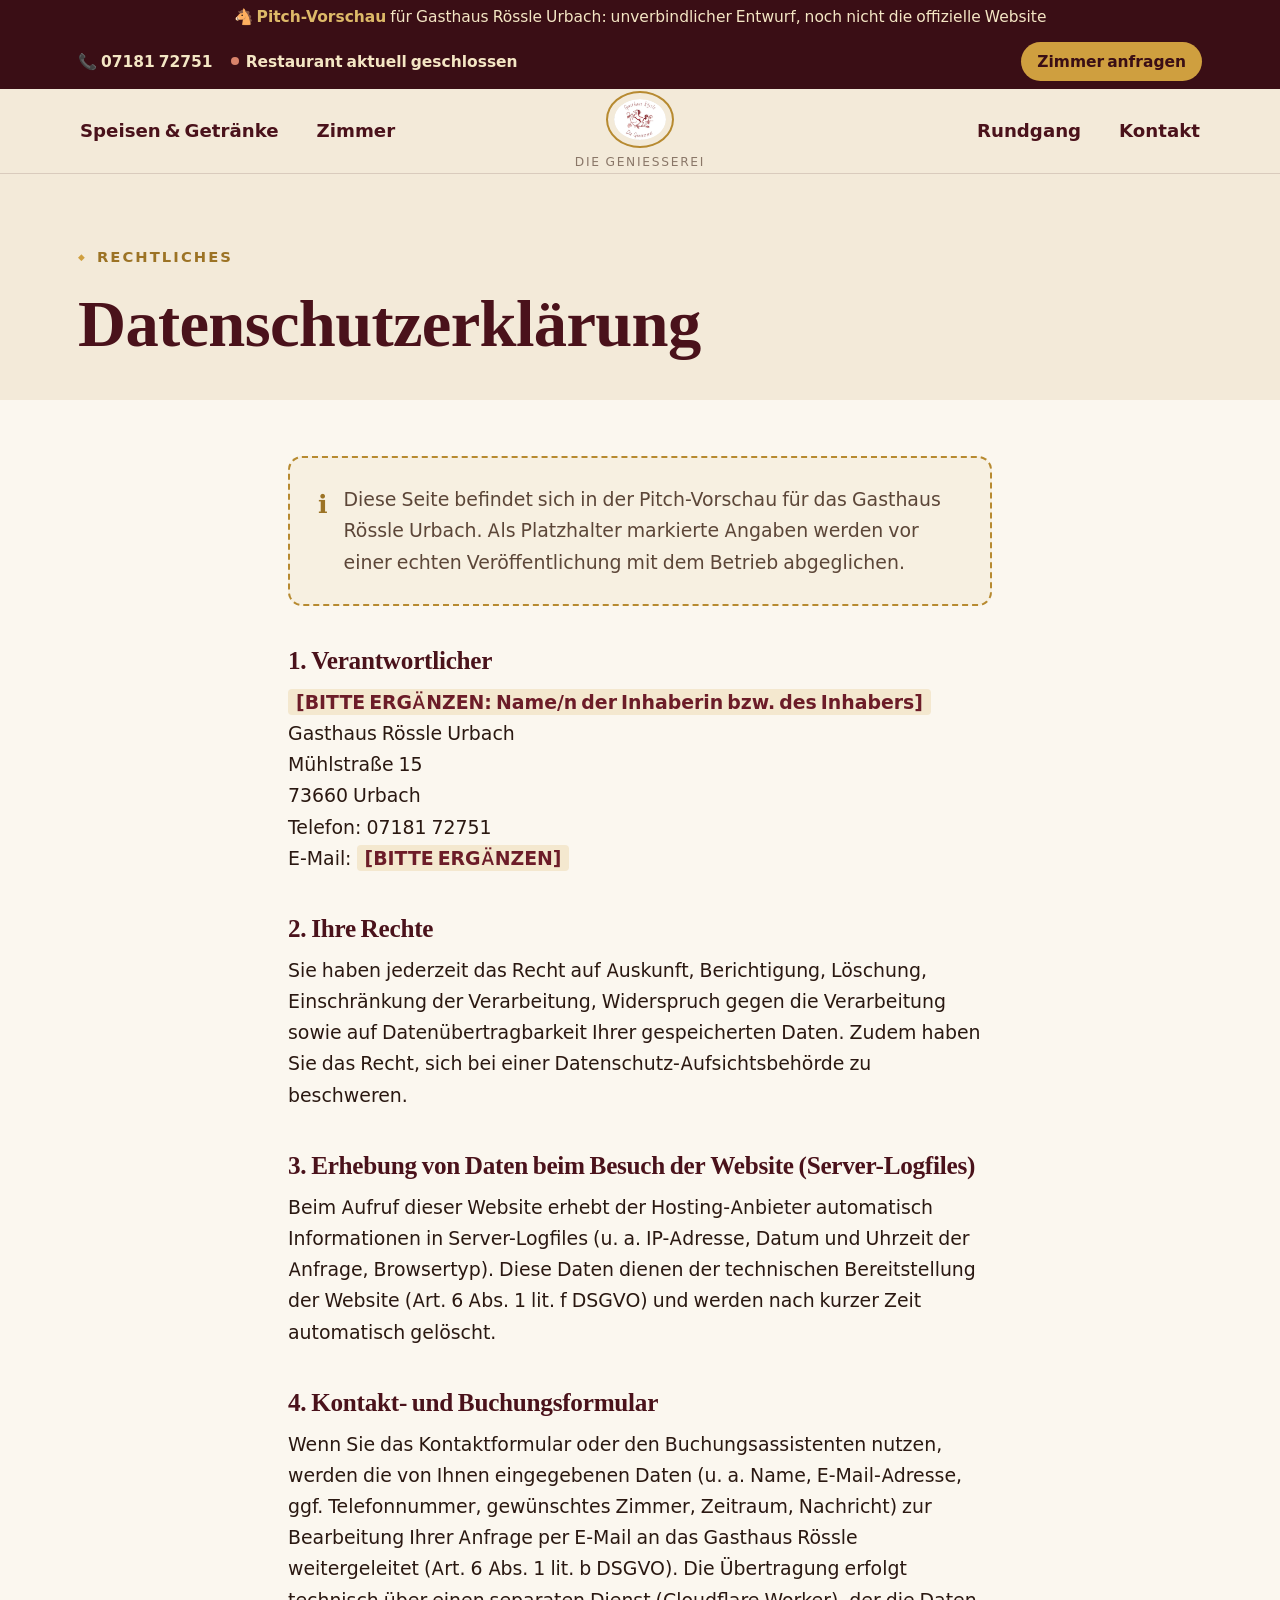
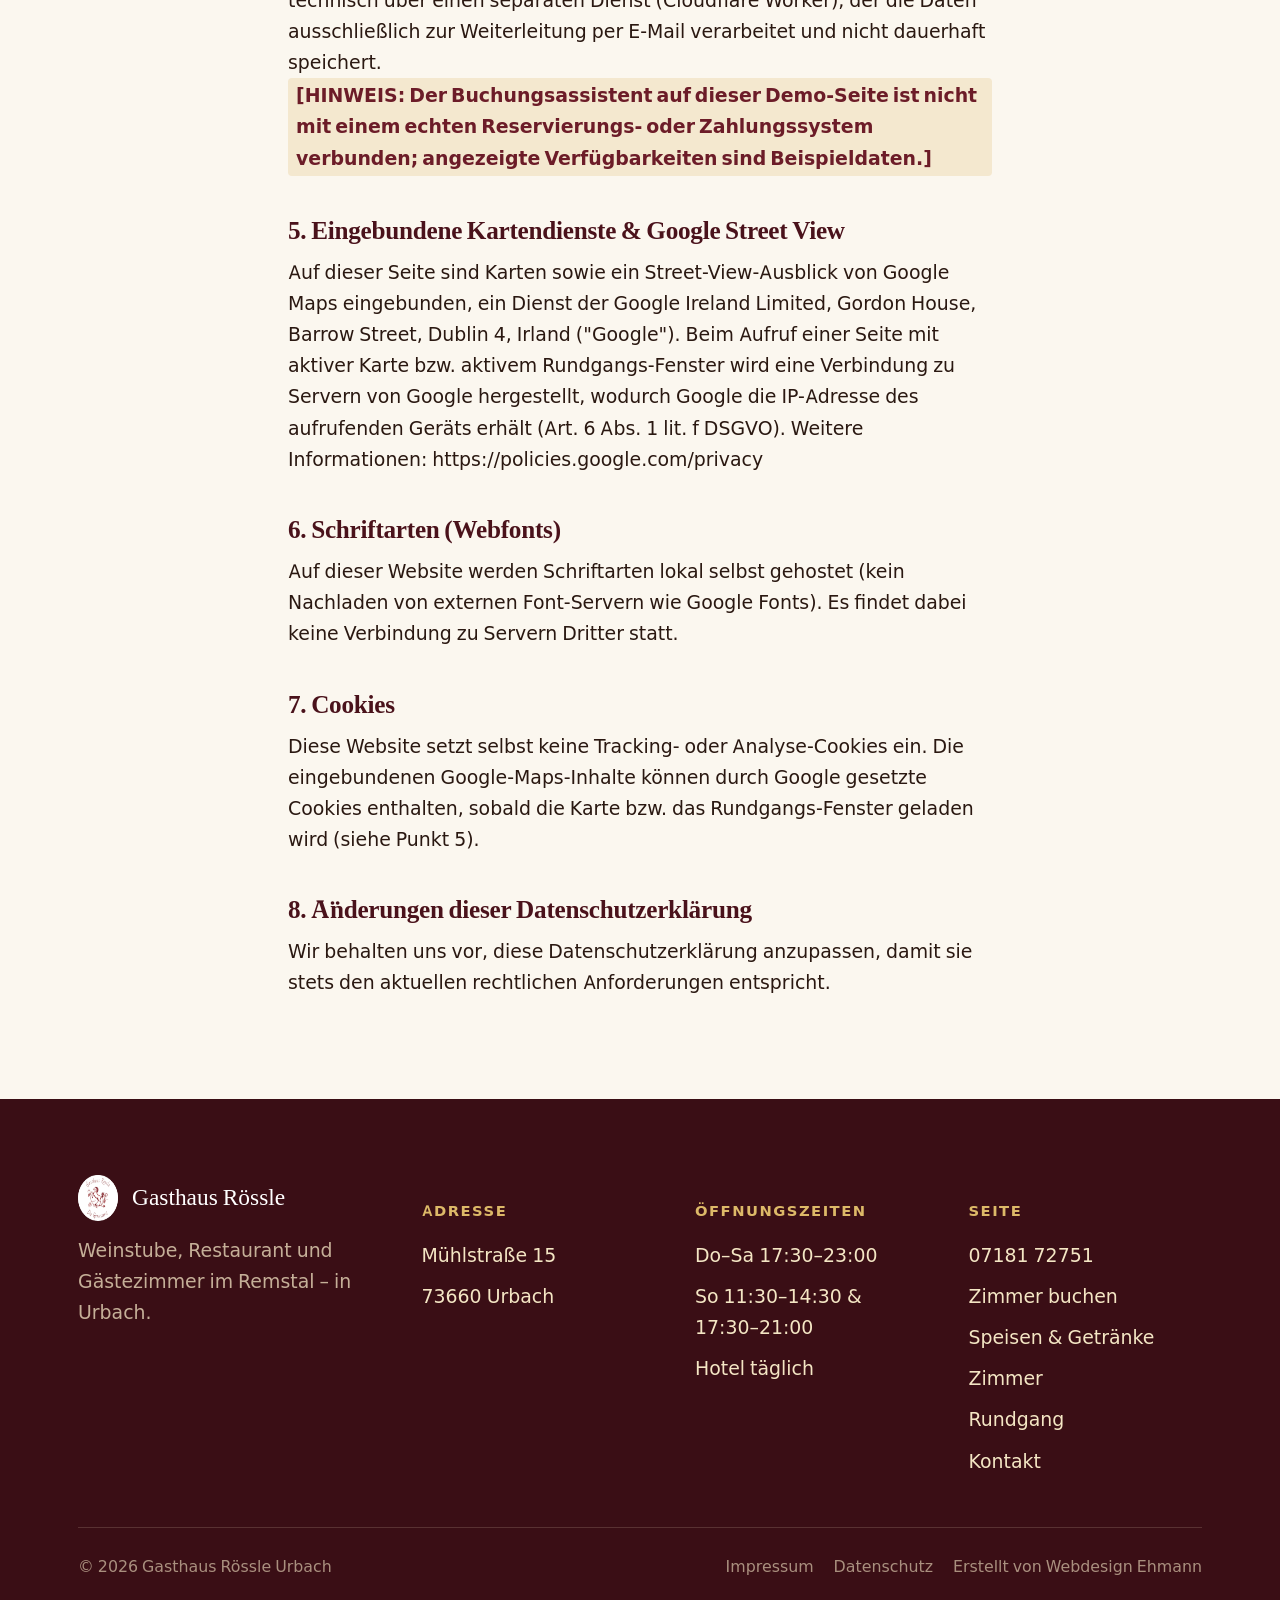
==== commit 5d7675a3: "Startseiten-Hero passt ohne Scrollen ins erste Sichtfeld, kein Wortbruch mehr Header, Pitch-Banner u" ====
--- a/datenschutz.html
+++ b/datenschutz.html
@@ -69,7 +69,7 @@
   <div class="legal-hero">
     <div class="container">
       <span class="eyebrow">Rechtliches</span>
-      <h1>Datenschutzerklärung</h1>
+      <h1>Datenschutz&shy;erklärung</h1>
     </div>
   </div>
 
--- a/css/style.css
+++ b/css/style.css
@@ -39,8 +39,8 @@
   --radius-md: 14px;
   --radius-lg: 26px;
 
-  --header-h-utility: 56px;
-  --header-h-main: 104px;
+  --header-h-utility: 44px;
+  --header-h-main: 84px;
 }
 
 /* ---- Reset ------------------------------------------------------------- */
@@ -96,9 +96,9 @@
   background: var(--bordeaux-950);
   color: var(--gold-100);
   text-align: center;
-  font-size: 0.92rem;
-  padding: 10px 20px;
-  line-height: 1.5;
+  font-size: 0.86rem;
+  padding: 6px 20px;
+  line-height: 1.4;
 }
 .pitch-banner strong { color: var(--gold-400); }
 
@@ -164,7 +164,11 @@
 .header-nav-group a:hover::after, .header-nav-group a[aria-current="page"]::after { transform: scaleX(1); }
 
 .brand-crest { display: flex; flex-direction: column; align-items: center; gap: 4px; text-align: center; }
-.brand-crest img { height: 78px; width: auto; }
+.brand-crest img {
+  width: 68px; height: auto;
+  padding: 6px; border: 2px solid var(--gold-600); border-radius: 50%;
+  background: var(--vellum);
+}
 .brand-crest span { font-family: var(--font-body); font-size: 0.68rem; letter-spacing: 0.14em; text-transform: uppercase; color: var(--ink-faint); }
 @media (prefers-reduced-motion: no-preference) {
   .brand-crest img { animation: crestFloat 5s ease-in-out infinite; }
@@ -198,34 +202,6 @@
   .header-nav-group { display: none; }
   .nav-toggle { display: inline-flex; }
   .header-main .container { grid-template-columns: 1fr auto; }
-}
-
-/* ---- Transparent "glass" header over a full-bleed photo hero -----------
-   Only used on the homepage (body.has-hero-overlay): the header keeps its
-   two-bar layout but becomes a translucent, blurred panel that floats over
-   the hero photo instead of pushing it down. The hero pulls up underneath
-   it via negative margin so the photo shows through immediately. Stays
-   sticky (not just hero-height), so the frosted look persists site-wide
-   as you scroll into the cream sections below — a dark tint keeps the
-   light nav text readable there too, not just over the photo. */
-body.has-hero-overlay .header-utility,
-body.has-hero-overlay .header-main {
-  background: rgba(26, 14, 16, 0.5);
-  backdrop-filter: blur(16px) saturate(1.05);
-  -webkit-backdrop-filter: blur(16px) saturate(1.05);
-  border-color: rgba(244, 230, 196, 0.16);
-}
-body.has-hero-overlay .header-main { border-bottom-color: rgba(244, 230, 196, 0.16); }
-body.has-hero-overlay .header-nav-group a { color: var(--gold-100); }
-body.has-hero-overlay .header-utility { color: var(--gold-100); }
-body.has-hero-overlay .brand-crest span { color: rgba(244, 230, 196, 0.75); }
-body.has-hero-overlay .brand-crest img { filter: drop-shadow(0 2px 10px rgba(0,0,0,0.45)); }
-body.has-hero-overlay .nav-toggle { border-color: rgba(244, 230, 196, 0.35); color: var(--gold-100); }
-body.has-hero-overlay .nav-toggle__bars span { background: var(--gold-100); }
-@media (min-width: 1024px) {
-  body.has-hero-overlay .hero--photo {
-    margin-top: calc(-1 * (var(--header-h-utility) + var(--header-h-main) + 1px));
-  }
 }
 
 /* ==========================================================================
@@ -249,48 +225,59 @@
 .btn[disabled] { opacity: 0.5; cursor: not-allowed; transform: none !important; }
 
 /* ==========================================================================
-   HERO
-   ========================================================================== */
-.hero {
-  position: relative; overflow: hidden;
-  background: var(--vellum);
-  padding: 84px 0 100px;
-}
-/* Weich geblurrtes Fassadenfoto als Hero-Hintergrund, mit sehr langsamem
-   Ken-Burns-Zoom — Blur macht es zur reinen Farb-/Stimmungsfläche statt
-   eines ablenkenden Fotos, dadurch bleibt der Text davor gut lesbar. */
-.hero::after {
-  content: ''; position: absolute; inset: -24px; z-index: 0; pointer-events: none;
-  background-image:
-    linear-gradient(160deg, rgba(243,234,217,0.90) 0%, rgba(243,234,217,0.74) 45%, rgba(234,223,201,0.88) 100%),
-    url('../assets/images/hero-bg-blur.webp');
-  background-size: cover; background-position: center;
-  animation: heroKenBurns 26s ease-in-out infinite alternate;
-}
-.hero::before {
-  content: ''; position: absolute; inset: 0; z-index: 1; opacity: 0.5; pointer-events: none;
-  background-image: url("data:image/svg+xml,%3Csvg xmlns='http://www.w3.org/2000/svg' width='120' height='120' viewBox='0 0 120 120'%3E%3Cg fill='none' stroke='%233a0e15' stroke-opacity='0.05' stroke-width='1.4'%3E%3Cpath d='M10 100c8-30 6-50-6-70M60 110c10-34 8-58-8-84M110 100c-8-30-6-50 6-70'/%3E%3Ccircle cx='4' cy='30' r='3'/%3E%3Ccircle cx='54' cy='26' r='3'/%3E%3Ccircle cx='104' cy='30' r='3'/%3E%3C/g%3E%3C/svg%3E");
-  background-size: 300px;
-}
-@keyframes heroKenBurns {
-  0% { transform: scale(1) translate(0, 0); }
-  100% { transform: scale(1.09) translate(-1.2%, -1%); }
-}
-/* .hero::before/::after use z-index so the background layers stack in
-   order; without this, their positioned stacking context paints above the
-   hero text/container, which is a plain non-positioned in-flow element and
-   would otherwise be hidden underneath them entirely. */
-.hero > .container { position: relative; z-index: 2; }
-.hero__eyebrow { color: var(--gold-700); }
-.hero h1 { margin-bottom: 22px; }
-.hero h1 em { color: var(--bordeaux-700); font-style: italic; }
-.hero__lede { font-size: 1.22rem; color: var(--ink-soft); margin-bottom: 34px; }
-.hero__actions { display: flex; gap: 16px; flex-wrap: wrap; margin-bottom: 38px; }
+   HERO — "Gasthausschild": ein gerahmtes Panel (doppelte Goldlinie, wie ein
+   altes Wirtshausschild) statt eines Vollbild-Foto-Heros mit schwebendem
+   Glass-Header. Der Header bleibt dadurch immer normal lesbar (kein
+   Transparenz-Trick mehr nötig); das echte Fassadenfoto hängt nur auf der
+   Startseite asymmetrisch neben dem Text, wie ein aufgehängtes Bild.
+   ========================================================================== */
+.hero { background: var(--bordeaux-950); padding: 48px 0; }
+.hero-frame {
+  border: 2px solid var(--gold-500); border-radius: var(--radius-md);
+  padding: 48px;
+}
+.hero-frame-inner {
+  border: 1px solid rgba(207,159,63,0.5); border-radius: calc(var(--radius-md) - 6px);
+  padding: 48px;
+}
+/* Startseiten-Hero deutlich knapper als die Unterseiten-Variante, damit die
+   komplette Hero-Section ohne Scrollen ins erste Sichtfeld passt (Foto-Spalte
+   treibt sonst die Höhe unnötig in die Höhe). */
+.hero--home { padding: 14px 0; }
+.hero--home .hero-frame { padding: 20px; }
+.hero--home .hero-frame-inner {
+  padding: 20px;
+  display: grid; grid-template-columns: 1.35fr 0.65fr; gap: 28px; align-items: center;
+}
+.hero__content { min-width: 0; }
+.hero h1 { overflow-wrap: break-word; -webkit-hyphens: auto; -ms-hyphens: auto; hyphens: auto; }
+.hero--home h1 { font-size: clamp(2.2rem, 3.4vw, 3.2rem); margin-bottom: 14px; }
+.hero--home .hero__lede { margin-bottom: 16px; }
+@media (max-width: 860px) {
+  .hero--home .hero-frame-inner { grid-template-columns: 1fr; }
+}
+
+.hero__badges { display: flex; flex-wrap: wrap; gap: 10px; margin-bottom: 14px; }
+.hero-pill {
+  display: inline-flex; align-items: center; gap: 8px;
+  background: rgba(244, 230, 196, 0.1); border: 1px solid rgba(244, 230, 196, 0.3);
+  border-radius: 999px; padding: 8px 16px; font-weight: 600; font-size: 0.85rem;
+  color: var(--gold-100);
+}
+.hero-pill .status-dot { width: 8px; height: 8px; }
+.hero-pill[data-status="open"] .status-dot { background: #6fbf73; box-shadow: 0 0 0 3px rgba(111,191,115,0.3); }
+.hero-pill[data-status="closed"] .status-dot { background: #e08b6f; }
+
+.hero__eyebrow { color: var(--gold-400); }
+.hero h1 { color: var(--white); margin-bottom: 22px; }
+.hero h1 em { color: var(--gold-400); font-style: italic; }
+.hero__lede { font-size: 1.15rem; color: rgba(244, 230, 196, 0.85); margin-bottom: 22px; max-width: 52ch; }
+.hero__actions { display: flex; gap: 16px; flex-wrap: wrap; }
 
 /* Inhalt fährt beim Laden sanft nacheinander hoch — reine CSS-Keyframes,
    kein JS/Scroll-Trigger nötig, daher immer sichtbar falls JS mal nicht lädt. */
 @media (prefers-reduced-motion: no-preference) {
-  .hero > .hero__content > * { animation: heroFadeUp 0.7s cubic-bezier(.22,.61,.36,1) both; }
+  .hero-frame-inner > div > * { animation: heroFadeUp 0.7s cubic-bezier(.22,.61,.36,1) both; }
   .hero__badges { animation-delay: 0.05s; }
   .hero__eyebrow { animation-delay: 0.14s; }
   .hero h1 { animation-delay: 0.22s; }
@@ -302,77 +289,48 @@
   to { opacity: 1; transform: translateY(0); }
 }
 
-/* ---- Full-bleed photo hero variant (homepage) ---------------------------
-   Real facade photo instead of an abstracted colour wash — kept in check
-   with a directional tint (strong where the text sits, sheer everywhere
-   else) so the building stays recognisable rather than just mood lighting.
-   A faint blur smooths the source photo's low-res grain without hiding it
-   entirely; the "reveal" instinct here is a smaller crop for now, not the
-   old heavy overlay. */
-.hero--photo {
-  min-height: 88vh; display: flex; align-items: center;
-  padding: 176px 0 96px; color: var(--gold-100);
-  background: var(--bordeaux-950);
-}
-.hero--photo::before { display: none; }
-.hero--photo::after {
-  content: ''; position: absolute; inset: -8px; z-index: 0; pointer-events: none;
-  background-image:
-    linear-gradient(100deg, rgba(30,8,13,0.86) 0%, rgba(30,8,13,0.6) 32%, rgba(30,8,13,0.28) 62%, rgba(30,8,13,0.5) 100%),
-    linear-gradient(180deg, rgba(16,5,8,0.6) 0%, rgba(16,5,8,0) 26%, rgba(16,5,8,0) 74%, rgba(16,5,8,0.4) 100%),
-    url('../assets/images/rossle-fassade.webp');
-  background-size: cover, cover, cover;
-  background-position: center, center, 78% 22%;
-  filter: blur(1.5px) saturate(1.08);
-  transform: scale(1.02);
-  animation: heroKenBurns 30s ease-in-out infinite alternate;
-}
-.hero--photo .hero__eyebrow { color: var(--gold-400); }
-.hero--photo h1 { color: var(--white); }
-.hero--photo h1 em { color: var(--gold-400); }
-.hero--photo .hero__lede { color: rgba(244, 230, 196, 0.88); }
-.hero__content { position: relative; z-index: 2; max-width: 620px; }
-.hero__badges { display: flex; flex-wrap: wrap; gap: 12px; margin-bottom: 26px; }
-.hero-pill {
-  display: inline-flex; align-items: center; gap: 8px;
-  background: rgba(244, 230, 196, 0.12); border: 1px solid rgba(244, 230, 196, 0.3);
-  backdrop-filter: blur(8px); -webkit-backdrop-filter: blur(8px);
-  border-radius: 999px; padding: 9px 18px; font-weight: 600; font-size: 0.88rem;
-  color: var(--gold-100);
-}
-.hero-pill .status-dot { width: 8px; height: 8px; }
-.hero-pill[data-status="open"] .status-dot { background: #6fbf73; box-shadow: 0 0 0 3px rgba(111,191,115,0.3); }
-.hero-pill[data-status="closed"] .status-dot { background: #e08b6f; }
+/* ---- Fassadenfoto, wie ein aufgehängtes Bild — nur Startseite ----------- */
+.hero__photo { background: var(--vellum); padding: 8px; transform: rotate(1deg); box-shadow: var(--shadow-lg); max-width: 340px; margin-left: auto; }
+.hero__photo img { width: 100%; height: auto; aspect-ratio: 4/5; object-fit: cover; border-radius: 2px; }
+.hero__photo figcaption {
+  font-family: var(--font-display); font-style: italic; text-align: center;
+  padding: 10px 6px 2px; color: var(--ink-soft); font-size: 0.9rem;
+}
+@media (max-width: 860px) { .hero__photo { transform: none; } }
+
+/* ---- Kompakte Variante (Unterseiten) ------------------------------------ */
+.hero--compact .hero-frame-inner > * { max-width: 820px; }
+.hero--compact h1 { font-size: clamp(2rem, 3.6vw, 2.7rem); }
+.hero--compact .hero__lede { margin-bottom: 0; }
 
 @media (max-width: 640px) {
-  .hero--photo { min-height: auto; padding: 140px 0 72px; }
-}
-
-/* ---- Homepage-only: fold the "three ways" discovery cards into the same
-   photo hero instead of a separate solid-bordeaux section below — the two
-   used to meet at a hard seam (photo hero -> flat color block); now it's
-   one continuous section with the hero's own photo/tint carrying through
-   behind the cards too. */
-.hero--home {
-  display: flex; flex-direction: column; align-items: stretch;
-  min-height: auto; gap: 90px; padding-bottom: 100px;
-}
-.hero__discover { position: relative; z-index: 2; }
-.hero__discover h2 { color: var(--white); }
-.hero__discover .section-head p { color: var(--gold-100); }
-@media (max-width: 640px) {
-  .hero--home { gap: 64px; padding-bottom: 72px; }
-}
-
-/* ---- Compact photo hero (subpages) --------------------------------------
-   Same full-bleed facade photo + glass header as the homepage, but shorter
-   since subpages lead into real content rather than carrying the full
-   first-impression weight. */
-.hero--compact { min-height: auto; padding: 168px 0 76px; }
-.hero--compact .hero__content { max-width: 720px; }
-@media (max-width: 640px) {
-  .hero--compact { padding: 132px 0 56px; }
-}
+  .hero { padding: 32px 0; }
+  .hero-frame, .hero-frame-inner, .hero--compact .hero-frame-inner { padding: 28px; }
+}
+
+/* ---- "Wegweiser": drei Wege, das Haus kennenzulernen — Schilder-Reihe
+   statt generischem Icon-in-Kreis-Karten-Grid. Nur auf der Startseite. ---- */
+.signs { display: flex; gap: 22px; flex-wrap: wrap; }
+.sign {
+  flex: 1 1 260px; background: var(--bordeaux-800); color: var(--gold-100);
+  padding: 30px 26px 26px;
+  clip-path: polygon(0 0, 100% 0, 100% 100%, 28px 100%, 0 calc(100% - 28px));
+}
+.sign .numeral { font-family: var(--font-display); font-size: 2.4rem; color: var(--gold-400); opacity: 0.9; display: block; margin-bottom: 10px; }
+.sign h3 { color: var(--white); font-size: 1.2rem; margin-bottom: 8px; }
+.sign p { color: rgba(244, 230, 196, 0.82); font-size: 0.95rem; margin: 0 0 16px; }
+.sign a { font-weight: 700; color: var(--gold-400); border-bottom: 1px solid var(--gold-400); padding-bottom: 2px; }
+
+/* ---- Philosophie-Sektion: Drop-Cap + Randnotiz statt Foto-Split --------- */
+.story-lede::first-letter {
+  font-family: var(--font-display); font-size: 3.6rem; font-weight: 600;
+  float: left; line-height: 0.8; margin: 6px 8px 0 0; color: var(--bordeaux-800);
+}
+.margin-note { border-left: 2px solid var(--gold-500); padding-left: 22px; align-self: start; }
+.margin-note h4 { font-family: var(--font-display); font-style: italic; font-weight: 500; font-size: 1.05rem; color: var(--bordeaux-800); margin-bottom: 14px; }
+.margin-note ul { display: flex; flex-direction: column; gap: 2px; font-size: 0.92rem; color: var(--ink-soft); }
+.margin-note li { padding: 8px 0; border-bottom: 1px dotted var(--line); }
+.margin-note li:last-child { border-bottom: none; }
 
 /* ==========================================================================
    CARDS / SECTIONS
@@ -385,6 +343,9 @@
 
 .split { display: grid; grid-template-columns: 1fr 1fr; gap: 60px; align-items: center; }
 @media (max-width: 860px) { .split { grid-template-columns: 1fr; gap: 36px; } }
+
+.story { display: grid; grid-template-columns: 1.3fr 0.7fr; gap: 56px; }
+@media (max-width: 860px) { .story { grid-template-columns: 1fr; gap: 32px; } }
 
 .card {
   background: var(--white); border: 1px solid var(--line); border-radius: var(--radius-md);
@@ -440,7 +401,7 @@
 /* ==========================================================================
    ZIMMER / PREISKARTEN
    ========================================================================== */
-.room-card { display: flex; flex-direction: column; height: 100%; }
+.room-card { display: flex; flex-direction: column; height: 100%; padding: 40px; }
 .room-card h3 { margin-bottom: 6px; }
 .room-card__price { font-family: var(--font-display); font-size: 2rem; color: var(--bordeaux-800); margin: 14px 0; }
 .room-card__price small { font-family: var(--font-body); font-size: 0.95rem; font-weight: 500; color: var(--ink-faint); }
@@ -577,9 +538,18 @@
 /* ==========================================================================
    KONTAKTFORMULAR
    ========================================================================== */
-.contact-layout { display: grid; grid-template-columns: 1fr 1fr; gap: 56px; align-items: start; }
+.contact-layout { display: grid; grid-template-columns: 1fr 1fr; gap: 40px; align-items: start; }
 @media (max-width: 900px) { .contact-layout { grid-template-columns: 1fr; } }
-.map-frame { width: 100%; height: 340px; border: 0; border-radius: var(--radius-md); }
+
+/* Beide Spalten in derselben Rahmen-Sprache wie der Gasthausschild-Hero:
+   dünner Goldrand + Gold-Akzentlinie oben statt generischer Schatten-Karte. */
+.contact-panel {
+  background: var(--white); border: 1px solid var(--gold-500); border-top: 3px solid var(--gold-600);
+  border-radius: var(--radius-md); padding: 36px; box-shadow: var(--shadow-sm);
+}
+@media (max-width: 640px) { .contact-panel { padding: 26px 22px; } }
+.contact-panel .eyebrow { margin-bottom: 10px; }
+.map-frame { width: 100%; height: 300px; border: 0; border-radius: var(--radius-sm); }
 .form-status { padding: 14px 18px; border-radius: var(--radius-sm); margin-top: 20px; font-weight: 600; }
 .form-status[data-state="ok"] { background: #e4f3e0; color: #2f5b2a; }
 .form-status[data-state="error"] { background: #fbe4e0; color: #7a2a1d; }
